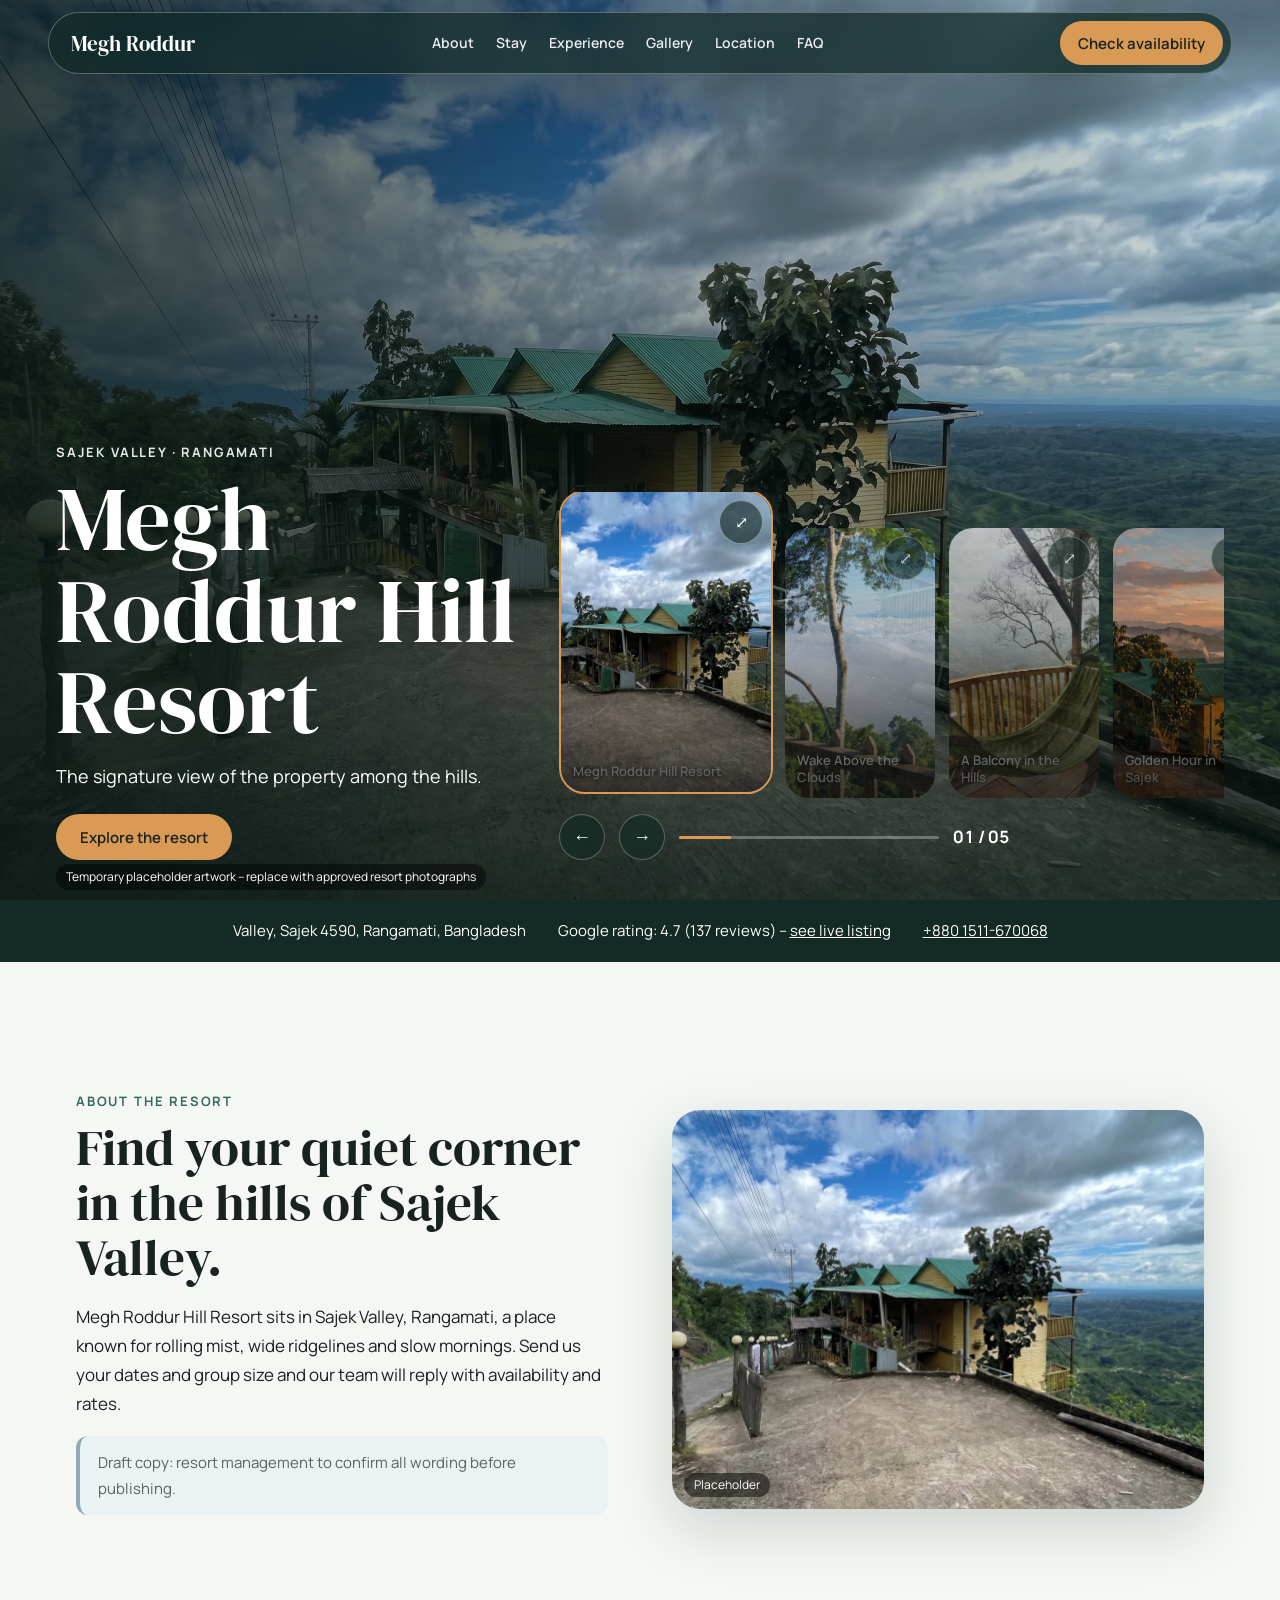
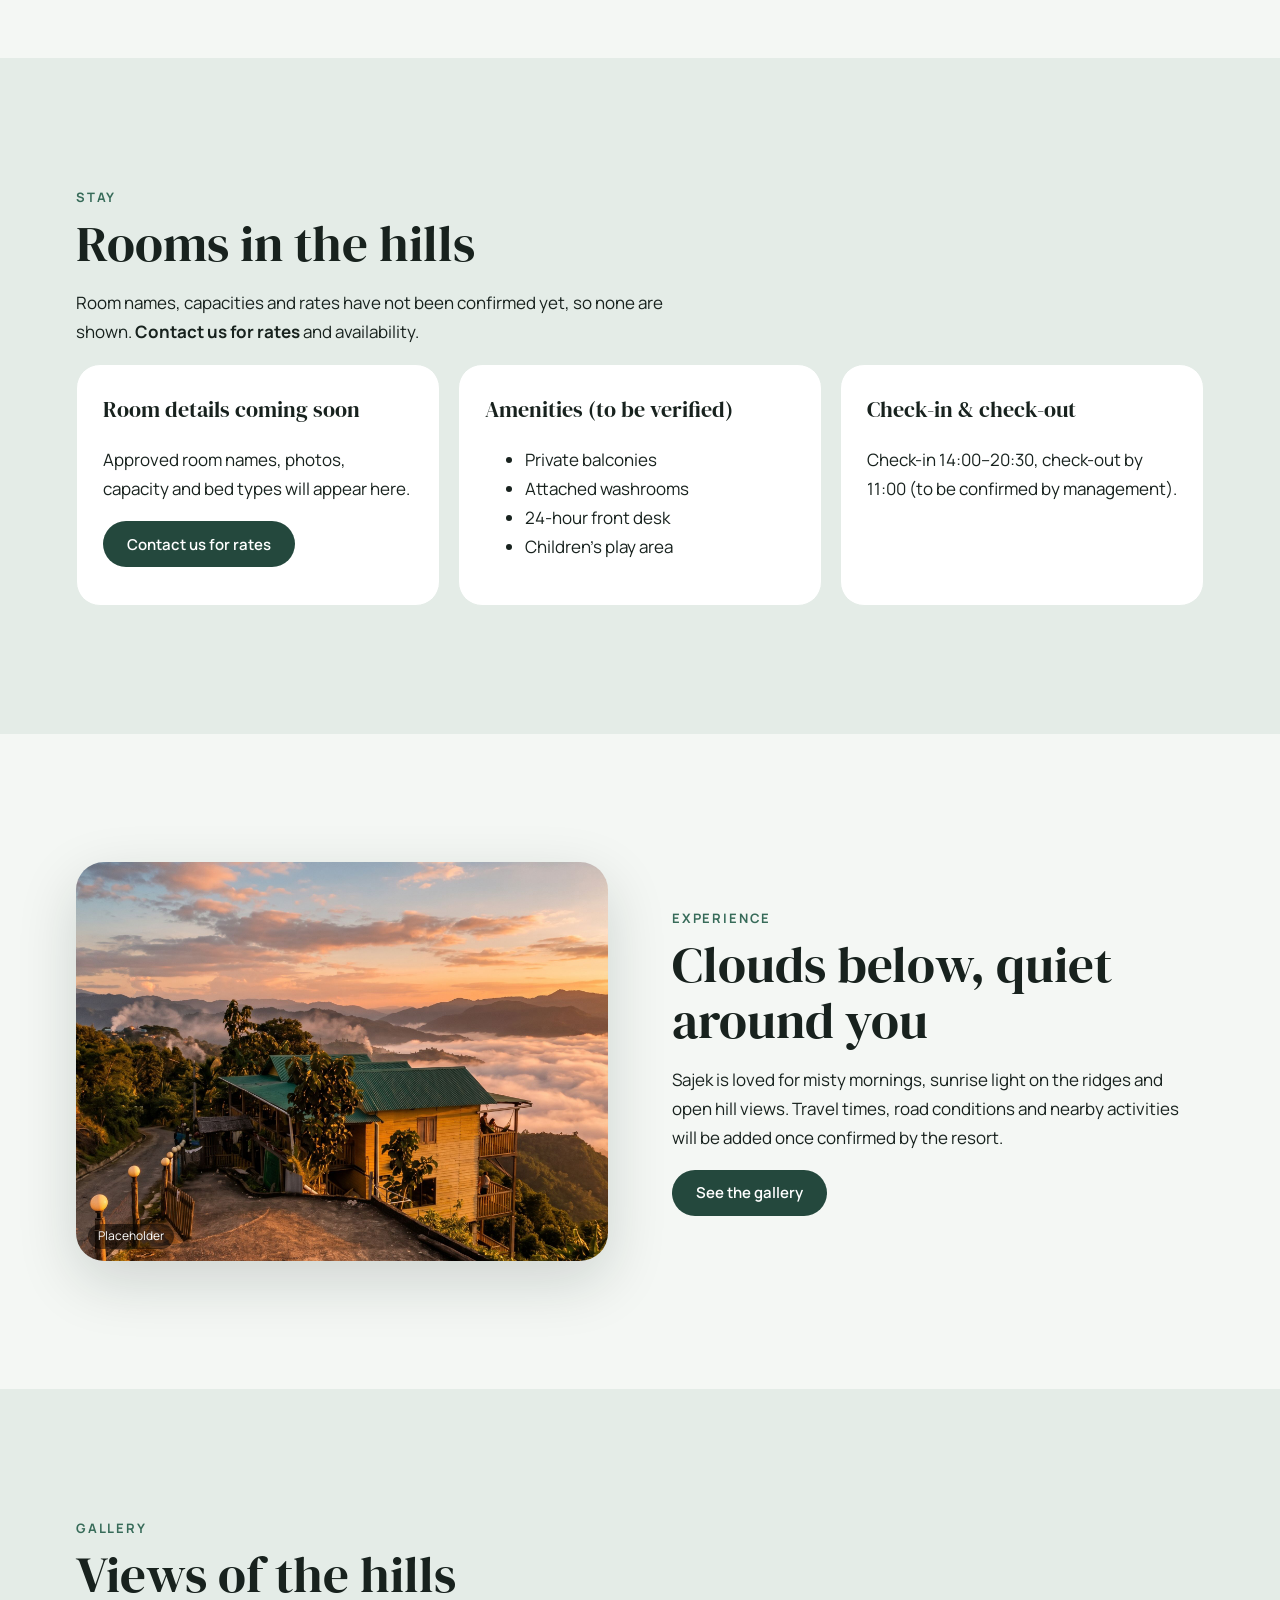
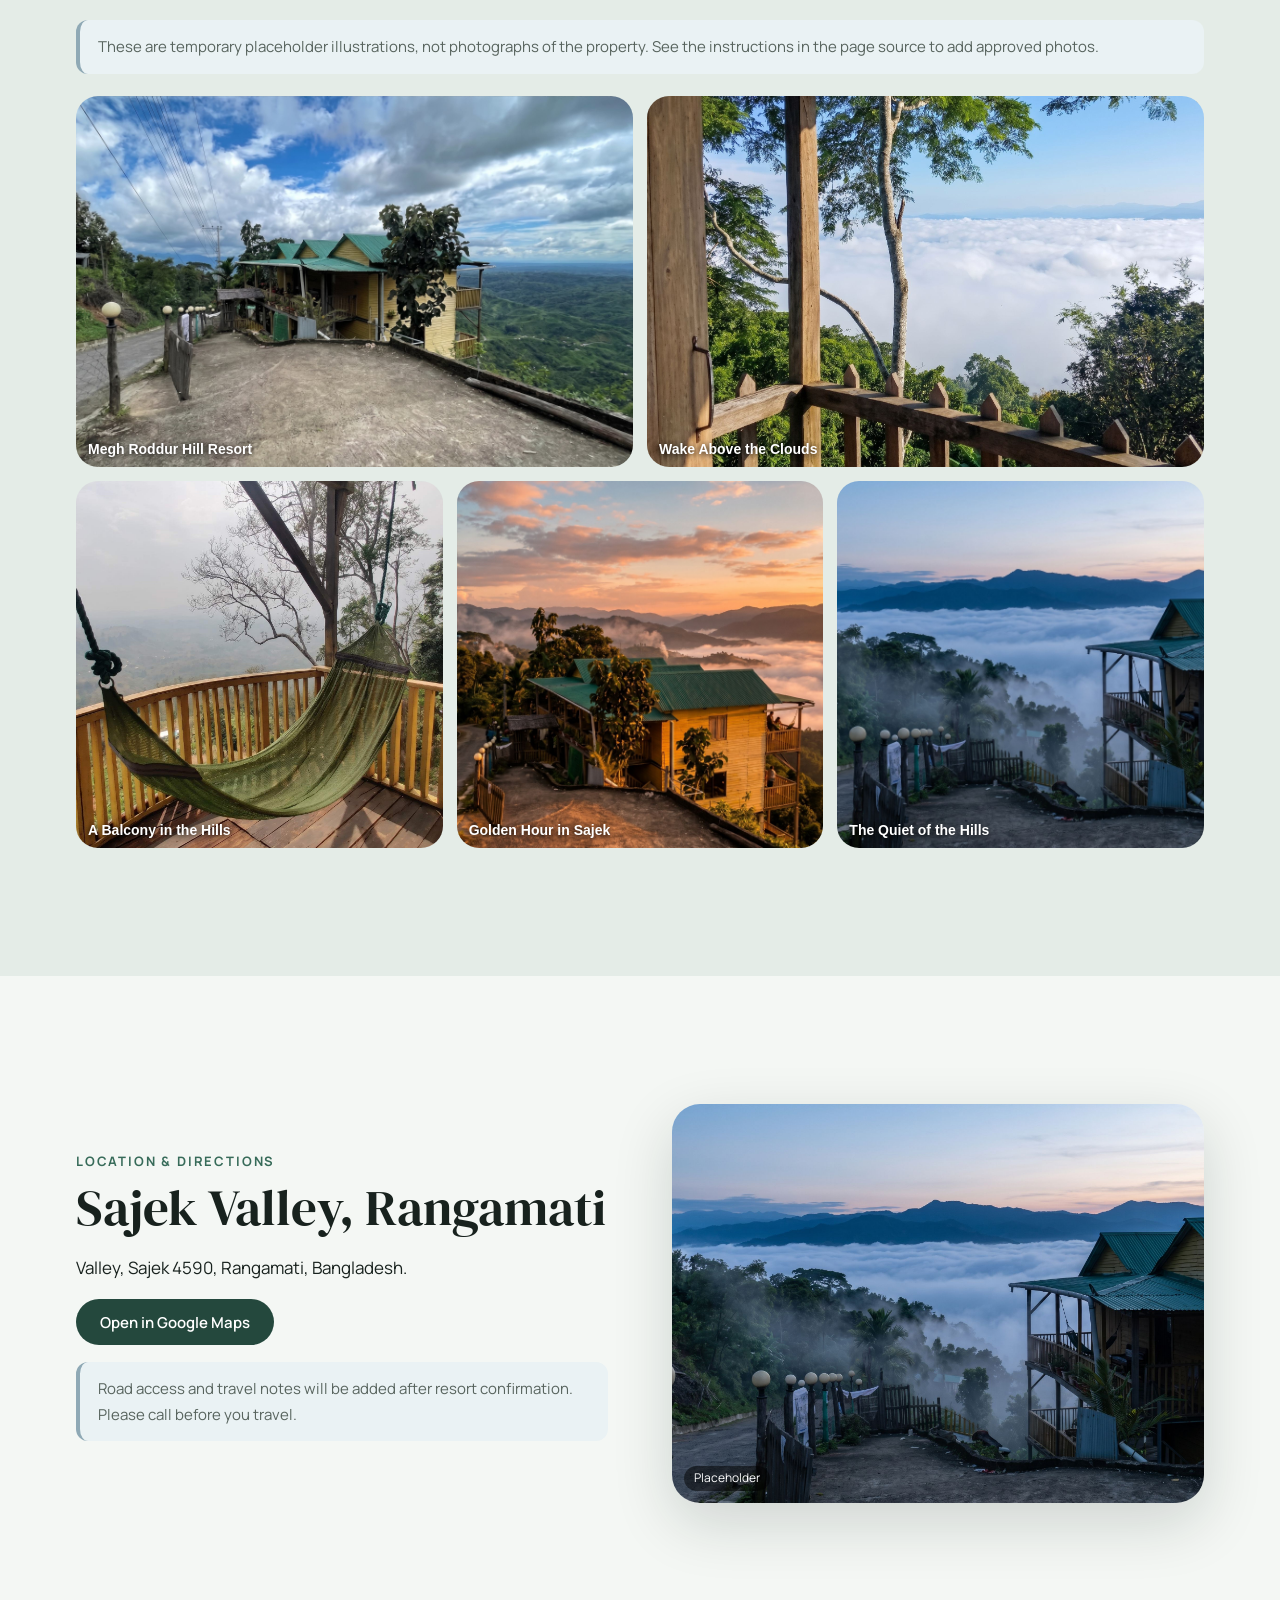
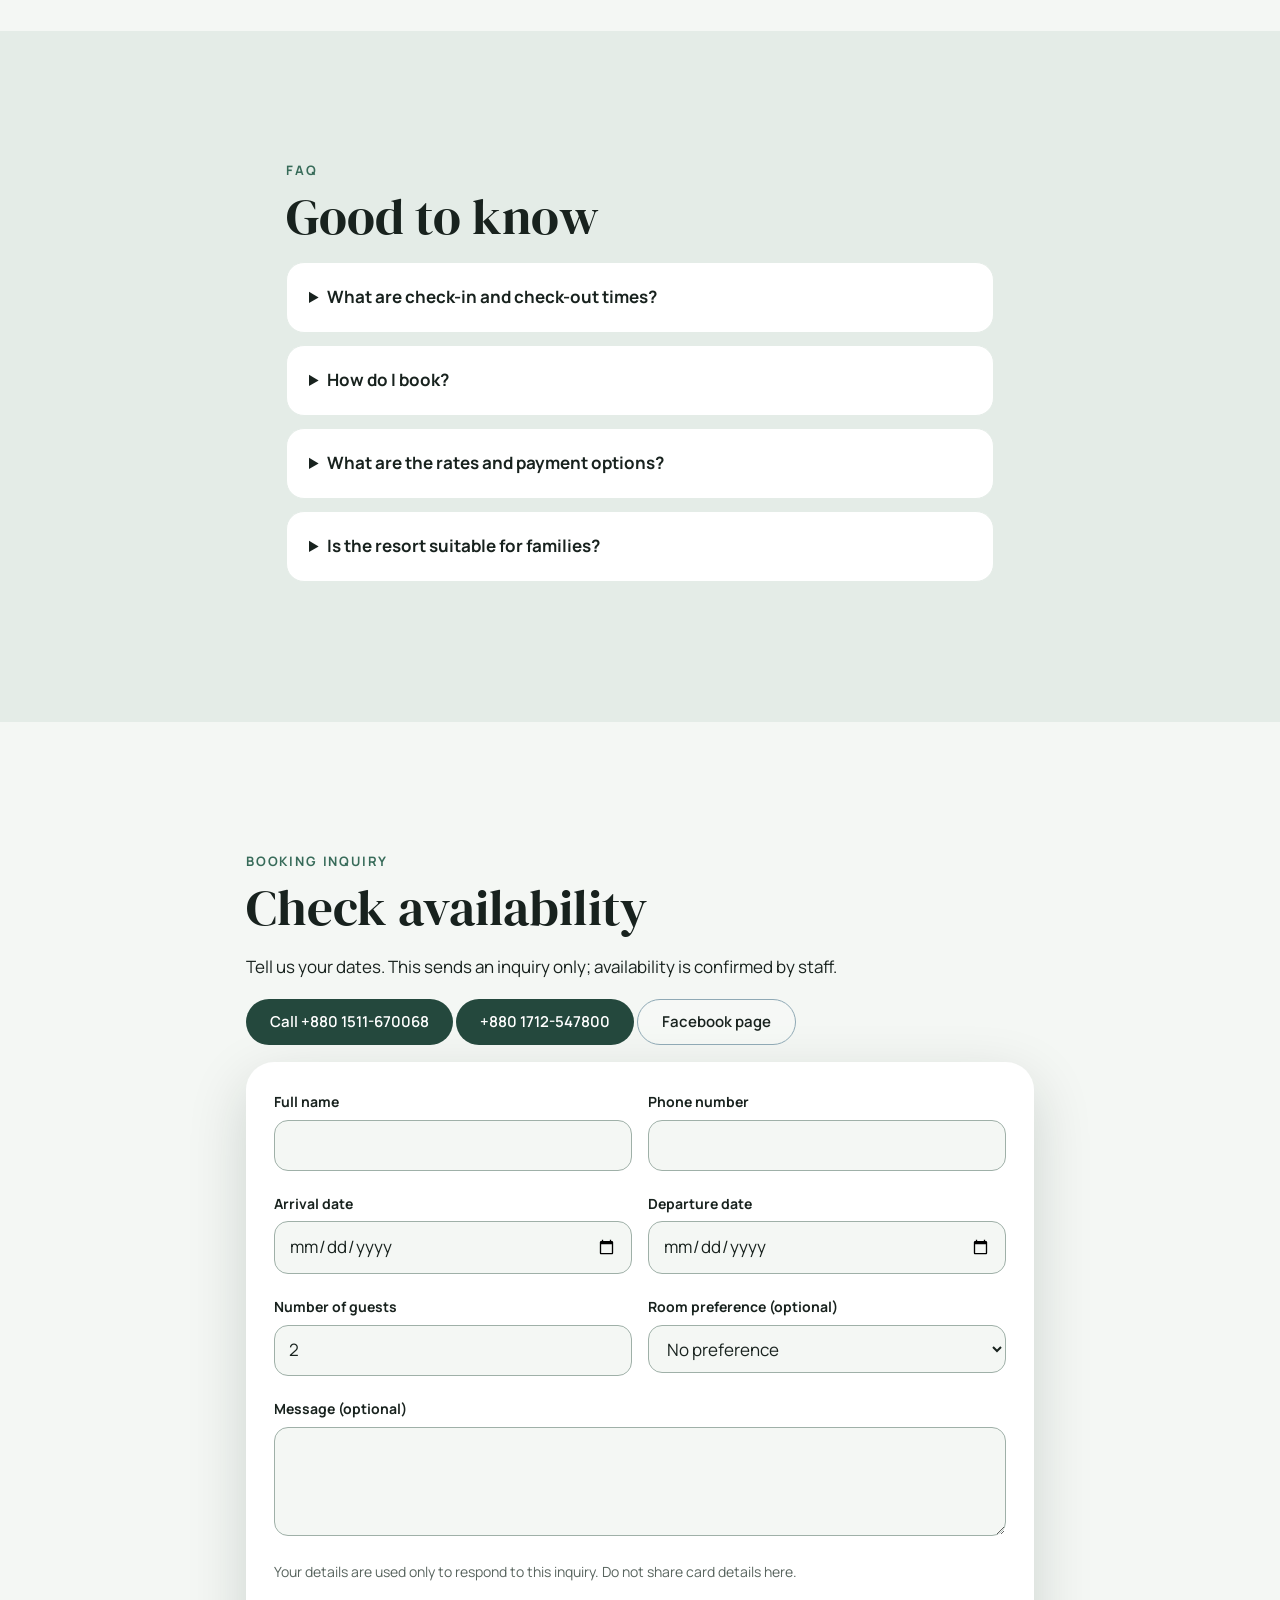
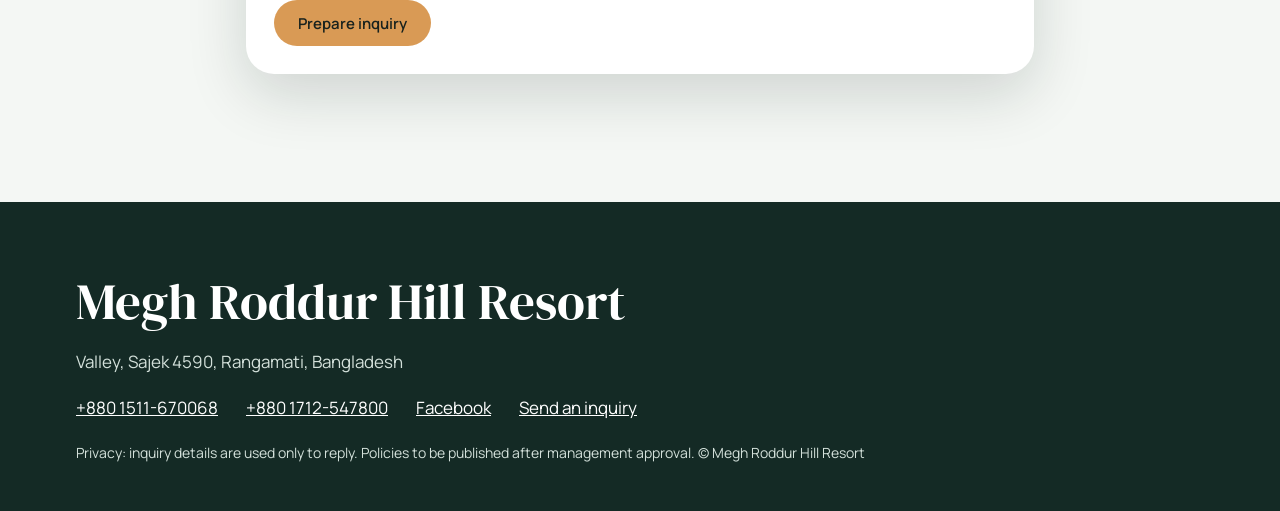
==== index.html @ 2d0c5be1 "Rename Megh Roddur Hill Resort.html to index.html" ====
<!doctype html>
<html lang="en">

<head>
  <meta charset="utf-8">
  <meta name="viewport" content="width=device-width, initial-scale=1, viewport-fit=cover">
  <title>Megh Roddur Hill Resort · Sajek Valley, Rangamati</title>
  <meta name="description"
    content="Megh Roddur Hill Resort in Sajek Valley, Rangamati, Bangladesh. Send a booking inquiry or call the resort.">
  <link rel="preconnect" href="https://fonts.googleapis.com">
  <link rel="stylesheet"
    href="https://fonts.googleapis.com/css2?family=DM+Serif+Display&family=Manrope:wght@400;600;700&display=swap">
  <style>
    :root {
      --f950: #142A25;
      --f800: #24483D;
      --f650: #376B59;
      --m100: #F4F7F4;
      --m200: #E4ECE7;
      --c500: #8FA9B5;
      --s100: #EAF2F4;
      --sun: #D99A55;
      --ink: #18221E;
      --ink2: #58645E;
      --bg: var(--m100);
      --card: #fff;
      --ease: cubic-bezier(.2, .7, .2, 1);
      --sh: 0 20px 60px rgba(13, 34, 27, .16);
      box-sizing: border-box;
      padding-top: env(safe-area-inset-top, 0px);
      padding-bottom: env(safe-area-inset-bottom, 0px)
    }

    @media (prefers-color-scheme:dark) {
      :root:not([data-theme=light]) {
        --bg: #101c18;
        --card: #17262f;
        --ink: #EAF2EE;
        --ink2: #A9B8B1;
        --m200: #2a3d36;
        --s100: #162a30
      }
    }

    * {
      box-sizing: border-box
    }

    html {
      scroll-padding-top: 80px;
      height: 100%
    }

    body {
      margin: 0;
      background: var(--bg);
      color: var(--ink);
      font: 400 17px/1.7 Manrope, system-ui, sans-serif
    }

    h1,
    h2,
    h3 {
      font-family: 'DM Serif Display', Georgia, serif;
      font-weight: 400;
      margin: 0
    }

    a {
      color: inherit
    }

    img {
      max-width: 100%
    }

    :focus-visible {
      outline: 3px solid var(--sun);
      outline-offset: 3px
    }

    .wrap {
      max-width: 1240px;
      margin: 0 auto;
      padding: 0 22px
    }

    section.s {
      padding: 64px 0
    }

    @media(min-width:768px) {
      .wrap {
        padding: 0 36px
      }

      section.s {
        padding: 96px 0
      }
    }

    @media(min-width:1100px) {
      .wrap {
        padding: 0 56px
      }

      section.s {
        padding: 128px 0
      }
    }

    .eyebrow {
      font-size: 13px;
      font-weight: 700;
      letter-spacing: .14em;
      text-transform: uppercase;
      color: var(--f650)
    }

    h2 {
      font-size: clamp(2rem, 4vw, 3.6rem);
      line-height: 1.08;
      margin: 8px 0 18px
    }

    .btn {
      display: inline-flex;
      align-items: center;
      min-height: 46px;
      padding: 0 24px;
      border-radius: 999px;
      border: 0;
      font: 600 15px Manrope, sans-serif;
      text-decoration: none;
      cursor: pointer;
      background: var(--f800);
      color: #fff;
      transition: transform .2s ease-out, box-shadow .2s
    }

    .btn:hover {
      transform: translateY(-2px);
      box-shadow: 0 10px 24px rgba(13, 34, 27, .3);
      background: var(--f650)
    }

    .btn.sun {
      background: var(--sun);
      color: #18221E
    }

    .btn.sun:hover {
      background: #e5ab6a
    }

    .btn.ghost {
      background: rgba(255, 255, 255, .16);
      color: #fff;
      border: 1px solid rgba(255, 255, 255, .4)
    }

    .glass {
      background: rgba(20, 42, 37, .72);
      border: 1px solid rgba(255, 255, 255, .28);
      -webkit-backdrop-filter: blur(16px) saturate(140%);
      backdrop-filter: blur(16px) saturate(140%);
      box-shadow: 0 16px 48px rgba(13, 34, 27, .16);
      color: #fff
    }

    /* nav */
    header {
      position: fixed;
      top: calc(12px + env(safe-area-inset-top, 0px));
      left: 12px;
      right: 12px;
      z-index: 20;
      border-radius: 999px;
      display: flex;
      align-items: center;
      justify-content: space-between;
      padding: 8px 8px 8px 22px;
      transition: background .22s, box-shadow .22s
    }

    header.solid {
      background: rgba(20, 42, 37, .92)
    }

    .logo {
      font: 400 1.3rem 'DM Serif Display', serif;
      text-decoration: none
    }

    nav {
      display: none;
      gap: 22px;
      font-size: 14px;
      font-weight: 600
    }

    nav a {
      text-decoration: none;
      opacity: .9;
      padding: 10px 0
    }

    nav a:hover,
    nav a[aria-current] {
      opacity: 1;
      border-bottom: 2px solid var(--sun)
    }

    .menu {
      min-width: 44px;
      min-height: 44px;
      border-radius: 50%;
      border: 1px solid rgba(255, 255, 255, .3);
      background: transparent;
      color: #fff;
      font-size: 20px;
      cursor: pointer
    }

    #mnav {
      display: none;
      position: fixed;
      top: calc(76px + env(safe-area-inset-top, 0px));
      left: 12px;
      right: 12px;
      z-index: 19;
      border-radius: 24px;
      padding: 12px 22px
    }

    #mnav.open {
      display: block
    }

    #mnav a {
      display: block;
      padding: 12px 0;
      text-decoration: none;
      font-weight: 600;
      border-bottom: 1px solid rgba(255, 255, 255, .15)
    }

    @media(min-width:960px) {
      nav {
        display: flex
      }

      .menu {
        display: none
      }

      #mnav {
        display: none !important
      }

      header {
        left: 48px;
        right: 48px
      }
    }

    header .btn {
      min-height: 44px;
      padding: 0 18px;
      display: none
    }

    @media(min-width:960px) {
      header .btn {
        display: inline-flex
      }
    }

    /* hero */
    #home {
      position: relative;
      min-height: 100svh;
      color: #fff;
      overflow: hidden;
      background: var(--f950);
      display: flex;
      flex-direction: column;
      justify-content: flex-end
    }

    .bg {
      position: absolute;
      inset: 0;
      background-size: cover;
      background-position: center;
      opacity: 0;
      transition: opacity .7s var(--ease)
    }

    .bg.on {
      opacity: 1
    }

    .ov {
      position: absolute;
      inset: 0;
      background: linear-gradient(90deg, rgba(10, 24, 20, .82) 0%, rgba(10, 24, 20, .45) 45%, rgba(10, 24, 20, .15) 100%), linear-gradient(0deg, rgba(10, 24, 20, .75), transparent 55%)
    }

    .hin {
      position: relative;
      display: grid;
      gap: 28px;
      padding: 110px 22px 28px;
      max-width: 1440px;
      width: 100%;
      margin: 0 auto
    }

    @media(min-width:960px) {
      .hin {
        grid-template-columns: minmax(0, 5fr) minmax(0, 7fr);
        align-items: end;
        padding: 120px 56px 40px
      }
    }

    .copy {
      transition: opacity .22s, transform .22s
    }

    .copy.out {
      opacity: 0;
      transform: translateY(-12px)
    }

    .copy>* {
      animation: rise .65s var(--ease) both
    }

    .copy>*:nth-child(2) {
      animation-delay: .08s
    }

    .copy>*:nth-child(3) {
      animation-delay: .16s
    }

    .copy>*:nth-child(4) {
      animation-delay: .24s
    }

    @keyframes rise {
      from {
        opacity: 0;
        transform: translateY(18px)
      }
    }

    .copy .eyebrow {
      color: #fff;
      opacity: .9
    }

    h1 {
      font-size: clamp(2.6rem, 7vw, 5.6rem);
      line-height: 1.02;
      margin: 10px 0 14px
    }

    .copy p {
      max-width: 44ch;
      margin: 0 0 22px;
      font-size: 18px
    }

    .rail {
      display: flex;
      gap: 14px;
      overflow-x: auto;
      scroll-snap-type: x mandatory;
      padding: 6px 2px 10px;
      scrollbar-width: none
    }

    .rail::-webkit-scrollbar {
      display: none
    }

    .card {
      position: relative;
      flex: 0 0 132px;
      height: 200px;
      border-radius: 24px;
      overflow: hidden;
      scroll-snap-align: center;
      opacity: .72;
      transition: flex-basis .5s var(--ease), opacity .4s, transform .4s
    }

    .card.on {
      flex-basis: 176px;
      opacity: 1;
      transform: translateY(-6px);
      outline: 2px solid var(--sun)
    }

    @media(min-width:960px) {
      .card {
        flex-basis: 150px;
        height: 270px
      }

      .card.on {
        flex-basis: 210px;
        height: 300px
      }

      .rail {
        align-items: flex-end
      }
    }

    .pick {
      position: absolute;
      inset: 0;
      border: 0;
      padding: 0;
      cursor: pointer;
      background-size: cover;
      background-position: center;
      color: #fff;
      text-align: left;
      font: 600 13px/1.3 Manrope, sans-serif
    }

    .pick span {
      position: absolute;
      left: 12px;
      right: 12px;
      bottom: 12px;
      text-shadow: 0 1px 6px #000
    }

    .pick::after {
      content: "";
      position: absolute;
      inset: 0;
      background: linear-gradient(0deg, rgba(0, 0, 0, .7), transparent 60%)
    }

    .pv {
      position: absolute;
      top: 8px;
      right: 8px;
      z-index: 2;
      width: 44px;
      height: 44px;
      border-radius: 50%;
      border: 1px solid rgba(255, 255, 255, .4);
      background: rgba(20, 42, 37, .6);
      color: #fff;
      cursor: pointer;
      font-size: 16px
    }

    .ctl {
      display: flex;
      align-items: center;
      gap: 14px;
      margin-top: 6px
    }

    .ctl button {
      width: 46px;
      height: 46px;
      border-radius: 50%;
      cursor: pointer;
      font-size: 18px
    }

    .prog {
      flex: 1;
      max-width: 260px;
      height: 3px;
      background: rgba(255, 255, 255, .3);
      border-radius: 3px;
      overflow: hidden
    }

    .prog i {
      display: block;
      height: 100%;
      background: var(--sun);
      transform-origin: left;
      transition: transform .3s var(--ease)
    }

    .cnt {
      font-weight: 700;
      font-variant-numeric: tabular-nums
    }

    .ph {
      position: absolute;
      left: 22px;
      top: 84px;
      z-index: 1;
      font-size: 12px;
      background: rgba(0, 0, 0, .45);
      padding: 3px 10px;
      border-radius: 99px
    }

    @media(min-width:960px) {
      .ph {
        left: 56px;
        top: auto;
        bottom: 10px
      }
    }

    /* trust */
    .trust {
      background: var(--f950);
      color: #fff;
      padding: 18px 0;
      font-size: 15px
    }

    .trust .wrap {
      display: flex;
      flex-wrap: wrap;
      gap: 8px 32px;
      justify-content: center
    }

    /* sections */
    .two {
      display: grid;
      gap: 36px
    }

    @media(min-width:900px) {
      .two {
        grid-template-columns: 1fr 1fr;
        align-items: center;
        gap: 64px
      }
    }

    .pic {
      border-radius: 28px;
      aspect-ratio: 4/3;
      background-size: cover;
      background-position: center;
      box-shadow: var(--sh);
      position: relative;
      overflow: hidden
    }

    .pic small {
      position: absolute;
      left: 12px;
      bottom: 12px;
      background: rgba(0, 0, 0, .5);
      color: #fff;
      padding: 2px 10px;
      border-radius: 99px;
      font-size: 12px
    }

    .note {
      background: var(--s100);
      border-left: 4px solid var(--c500);
      border-radius: 12px;
      padding: 14px 18px;
      font-size: 15px;
      color: var(--ink2)
    }

    .grid {
      display: grid;
      gap: 18px;
      grid-template-columns: repeat(auto-fit, minmax(230px, 1fr))
    }

    .box {
      background: var(--card);
      border: 1px solid var(--m200);
      border-radius: 24px;
      padding: 26px
    }

    .box h3 {
      font-size: 1.4rem;
      margin-bottom: 6px
    }

    .alt {
      background: var(--m200)
    }

    .gal {
      display: grid;
      gap: 14px;
      grid-template-columns: repeat(2, 1fr)
    }

    @media(min-width:800px) {
      .gal {
        grid-template-columns: repeat(6, 1fr)
      }

      .gal button:nth-child(1) {
        grid-column: span 3;
        aspect-ratio: 3/2
      }

      .gal button:nth-child(2) {
        grid-column: span 3;
        aspect-ratio: 3/2
      }

      .gal button:nth-child(n+3) {
        grid-column: span 2
      }
    }

    .gal button {
      border: 0;
      padding: 0;
      border-radius: 22px;
      aspect-ratio: 1;
      background-size: cover;
      background-position: center;
      cursor: pointer;
      overflow: hidden;
      position: relative;
      transition: transform .5s var(--ease)
    }

    .gal button:hover {
      transform: scale(1.025)
    }

    .gal span {
      position: absolute;
      left: 12px;
      bottom: 10px;
      color: #fff;
      font-weight: 600;
      font-size: 14px;
      text-shadow: 0 1px 6px #000
    }

    details {
      background: var(--card);
      border: 1px solid var(--m200);
      border-radius: 18px;
      padding: 4px 22px;
      margin-bottom: 12px
    }

    summary {
      cursor: pointer;
      padding: 16px 0;
      font-weight: 700;
      min-height: 44px
    }

    details p {
      margin: 0 0 16px;
      color: var(--ink2)
    }

    form {
      display: grid;
      gap: 16px;
      background: var(--card);
      border-radius: 28px;
      padding: 28px;
      box-shadow: var(--sh)
    }

    @media(min-width:700px) {
      form {
        grid-template-columns: 1fr 1fr
      }

      .full {
        grid-column: 1/-1
      }
    }

    label {
      display: block;
      font-weight: 700;
      font-size: 14px;
      margin-bottom: 6px
    }

    input,
    select,
    textarea {
      width: 100%;
      min-height: 48px;
      border: 1.5px solid #9fb0a8;
      border-radius: 14px;
      padding: 10px 14px;
      font: inherit;
      background: var(--bg);
      color: var(--ink)
    }

    .err {
      color: #b3261e;
      font-size: 14px;
      min-height: 1px;
      margin-top: 4px
    }

    @media(prefers-color-scheme:dark) {
      .err {
        color: #ff9a90
      }
    }

    input[aria-invalid=true],
    select[aria-invalid=true] {
      border-color: #b3261e
    }

    .ok {
      display: none;
      background: var(--s100);
      border-radius: 20px;
      padding: 24px
    }

    .ok.show {
      display: block
    }

    footer {
      background: var(--f950);
      color: #d3e0da;
      padding: 64px 0 32px
    }

    footer a {
      color: #fff
    }

    footer h2 {
      color: #fff
    }

    .fl {
      display: flex;
      flex-wrap: wrap;
      gap: 12px 28px;
      margin: 18px 0
    }

    /* lightbox */
    #lb {
      position: fixed;
      inset: 0;
      z-index: 50;
      background: rgba(8, 18, 15, .94);
      display: none;
      align-items: center;
      justify-content: center;
      flex-direction: column;
      gap: 14px;
      padding: 20px
    }

    #lb.open {
      display: flex;
      animation: fd .3s var(--ease)
    }

    @keyframes fd {
      from {
        opacity: 0;
        transform: scale(.98)
      }
    }

    #lbi {
      width: min(1100px, 94vw);
      height: min(70vh, 720px);
      background-size: cover;
      background-position: center;
      border-radius: 22px
    }

    #lb p {
      color: #fff;
      margin: 0;
      text-align: center
    }

    #lb .row {
      display: flex;
      gap: 12px
    }

    #lb button {
      min-width: 48px;
      min-height: 48px;
      border-radius: 99px;
      border: 1px solid rgba(255, 255, 255, .4);
      background: rgba(255, 255, 255, .12);
      color: #fff;
      cursor: pointer;
      font: 600 15px Manrope
    }

    .rv {
      opacity: 0;
      transform: translateY(20px);
      transition: opacity .6s var(--ease), transform .6s var(--ease)
    }

    .rv.in {
      opacity: 1;
      transform: none
    }

    @media(prefers-reduced-motion:reduce) {

      *,
      *::before,
      *::after {
        animation: none !important;
        transition: none !important
      }

      .rv {
        opacity: 1;
        transform: none
      }
    }

    .skip {
      position: absolute;
      left: -999px
    }

    .skip:focus {
      left: 12px;
      top: 12px;
      z-index: 99;
      background: #fff;
      color: #000;
      padding: 10px
    }
  </style>
</head>

<body>
  <a class="skip" href="#main">Skip to content</a>
  <header class="glass" id="hd">
    <a class="logo" href="#home">Megh Roddur</a>
    <nav aria-label="Main"><a href="#about">About</a><a href="#stay">Stay</a><a href="#experience">Experience</a><a
        href="#gallery">Gallery</a><a href="#location">Location</a><a href="#faq">FAQ</a></nav>
    <span style="display:flex;gap:8px;align-items:center"><a class="btn sun" href="#contact">Check
        availability</a><button class="menu" id="mb" aria-expanded="false" aria-controls="mnav"
        aria-label="Open menu">☰</button></span>
  </header>
  <div id="mnav" class="glass" role="navigation" aria-label="Mobile"><a href="#about">About</a><a
      href="#stay">Stay</a><a href="#experience">Experience</a><a href="#gallery">Gallery</a><a
      href="#location">Location</a><a href="#faq">FAQ</a><a href="#contact">Check availability</a></div>

  <main id="main">
    <section id="home" aria-roledescription="carousel" aria-label="Resort highlights">
      <div class="bg on" id="b0"></div>
      <div class="bg" id="b1"></div>
      <div class="ov"></div>
      <div class="ph" id="phl">Temporary placeholder artwork – replace with approved resort photographs</div>
      <div class="hin">
        <div class="copy" id="copy" aria-live="polite">
          <div class="eyebrow" id="eb"></div>
          <h1 id="hl"></h1>
          <p id="ds"></p><a class="btn sun" id="cta" href="#about"></a>
        </div>
        <div>
          <div class="rail" id="rail" role="group" aria-label="Slides"></div>
          <div class="ctl">
            <button class="glass" id="pv" aria-label="Previous slide">←</button>
            <button class="glass" id="nx" aria-label="Next slide">→</button>
            <div class="prog" aria-hidden="true"><i id="pg"></i></div>
            <span class="cnt" id="ct"></span>
          </div>
        </div>
      </div>
    </section>

    <div class="trust">
      <div class="wrap"><span>Valley, Sajek 4590, Rangamati, Bangladesh</span><span>Google rating: 4.7 (137 reviews) –
          <a href="https://www.google.com/maps/search/Megh+Roddur+Hill+Resort+Sajek" target="_blank" rel="noopener">see
            live listing</a></span><a href="tel:+8801511670068">+880 1511-670068</a></div>
    </div>

    <section class="s" id="about">
      <div class="wrap two">
        <div class="rv">
          <div class="eyebrow">About the resort</div>
          <h2>Find your quiet corner in the hills of Sajek Valley.</h2>
          <p>Megh Roddur Hill Resort sits in Sajek Valley, Rangamati, a place known for rolling mist, wide ridgelines
            and slow mornings. Send us your dates and group size and our team will reply with availability and rates.
          </p>
          <p class="note">Draft copy: resort management to confirm all wording before publishing.</p>
        </div>
        <div class="pic rv" data-i="0" role="img" aria-label="Placeholder view of hills at Sajek">
          <small>Placeholder</small></div>
      </div>
    </section>

    <section class="s alt" id="stay">
      <div class="wrap">
        <div class="eyebrow">Stay</div>
        <h2>Rooms in the hills</h2>
        <p style="max-width:60ch">Room names, capacities and rates have not been confirmed yet, so none are shown.
          <strong>Contact us for rates</strong> and availability.</p>
        <div class="grid rv">
          <div class="box">
            <h3>Room details coming soon</h3>
            <p>Approved room names, photos, capacity and bed types will appear here.</p><a class="btn"
              href="#contact">Contact us for rates</a>
          </div>
          <div class="box">
            <h3>Amenities (to be verified)</h3>
            <ul>
              <li>Private balconies</li>
              <li>Attached washrooms</li>
              <li>24-hour front desk</li>
              <li>Children’s play area</li>
            </ul>
          </div>
          <div class="box">
            <h3>Check-in &amp; check-out</h3>
            <p>Check-in 14:00–20:30, check-out by 11:00 (to be confirmed by management).</p>
          </div>
        </div>
      </div>
    </section>

    <section class="s" id="experience">
      <div class="wrap two">
        <div class="pic rv" data-i="3" role="img" aria-label="Placeholder golden hour over a ridgeline">
          <small>Placeholder</small></div>
        <div class="rv">
          <div class="eyebrow">Experience</div>
          <h2>Clouds below, quiet around you</h2>
          <p>Sajek is loved for misty mornings, sunrise light on the ridges and open hill views. Travel times, road
            conditions and nearby activities will be added once confirmed by the resort.</p>
          <a class="btn" href="#gallery">See the gallery</a>
        </div>
      </div>
    </section>

    <section class="s alt" id="gallery">
      <div class="wrap">
        <div class="eyebrow">Gallery</div>
        <h2>Views of the hills</h2>
        <p class="note" style="margin-bottom:22px">These are temporary placeholder illustrations, not photographs of the
          property. See the instructions in the page source to add approved photos.</p>
        <div class="gal" id="gal"></div>
      </div>
    </section>

    <section class="s" id="location">
      <div class="wrap two">
        <div class="rv">
          <div class="eyebrow">Location &amp; directions</div>
          <h2>Sajek Valley, Rangamati</h2>
          <p>Valley, Sajek 4590, Rangamati, Bangladesh.</p>
          <p><a class="btn" href="https://www.google.com/maps/search/Megh+Roddur+Hill+Resort+Sajek" target="_blank"
              rel="noopener">Open in Google Maps</a></p>
          <p class="note">Road access and travel notes will be added after resort confirmation. Please call before you
            travel.</p>
        </div>
        <div class="pic rv" data-i="4" role="img" aria-label="Placeholder wide hill landscape">
          <small>Placeholder</small></div>
      </div>
    </section>

    <section class="s alt" id="faq">
      <div class="wrap" style="max-width:820px">
        <div class="eyebrow">FAQ</div>
        <h2>Good to know</h2>
        <details>
          <summary>What are check-in and check-out times?</summary>
          <p>Supplied details: check-in 14:00–20:30 and check-out by 11:00. Please confirm with the resort when you
            inquire.</p>
        </details>
        <details>
          <summary>How do I book?</summary>
          <p>Send an inquiry below or call. An inquiry is not a confirmed reservation until resort staff confirm
            availability.</p>
        </details>
        <details>
          <summary>What are the rates and payment options?</summary>
          <p>Contact us for rates. Payment and cancellation policies will be published once approved.</p>
        </details>
        <details>
          <summary>Is the resort suitable for families?</summary>
          <p>The resort lists a children’s play area (to be verified). Ask the team about family needs.</p>
        </details>
      </div>
    </section>

    <section class="s" id="contact">
      <div class="wrap" style="max-width:900px">
        <div class="eyebrow">Booking inquiry</div>
        <h2>Check availability</h2>
        <p>Tell us your dates. This sends an inquiry only; availability is confirmed by staff.</p>
        <p><a class="btn" href="tel:+8801511670068">Call +880 1511-670068</a> <a class="btn"
            href="tel:+8801712547800">+880 1712-547800</a> <a class="btn ghost"
            style="color:var(--ink);border-color:var(--c500)" href="https://www.facebook.com/meghroddurresort/"
            target="_blank" rel="noopener">Facebook page</a></p>
        <form id="f" novalidate>
          <div><label for="n">Full name</label><input id="n" autocomplete="name" required>
            <div class="err" id="en"></div>
          </div>
          <div><label for="p">Phone number</label><input id="p" type="tel" autocomplete="tel" required>
            <div class="err" id="ep"></div>
          </div>
          <div><label for="a">Arrival date</label><input id="a" type="date" required>
            <div class="err" id="ea"></div>
          </div>
          <div><label for="d">Departure date</label><input id="d" type="date" required>
            <div class="err" id="ed"></div>
          </div>
          <div><label for="g">Number of guests</label><input id="g" type="number" min="1" value="2" required>
            <div class="err" id="eg"></div>
          </div>
          <div><label for="r">Room preference (optional)</label><select id="r">
              <option>No preference</option>
            </select></div>
          <div class="full"><label for="m">Message (optional)</label><textarea id="m" rows="3"></textarea></div>
          <p class="full" style="margin:0;font-size:14px;color:var(--ink2)">Your details are used only to respond to
            this inquiry. Do not share card details here.</p>
          <div class="full"><button class="btn sun" type="submit">Prepare inquiry</button></div>
        </form>
        <div class="ok" id="ok" role="status" tabindex="-1">
          <h3>Inquiry ready</h3>
          <p>This page has no server yet, so please send it by WhatsApp or call. Availability is confirmed only by
            resort staff.</p><a class="btn" id="wa" target="_blank" rel="noopener" href="#">Send via WhatsApp</a> <a
            class="btn ghost" style="color:var(--ink);border-color:var(--c500)" href="tel:+8801511670068">Call
            instead</a>
        </div>
      </div>
    </section>
  </main>

  <footer>
    <div class="wrap">
      <h2>Megh Roddur Hill Resort</h2>
      <p>Valley, Sajek 4590, Rangamati, Bangladesh</p>
      <div class="fl"><a href="tel:+8801511670068">+880 1511-670068</a><a href="tel:+8801712547800">+880
          1712-547800</a><a href="https://www.facebook.com/meghroddurresort/" target="_blank"
          rel="noopener">Facebook</a><a href="#contact">Send an inquiry</a></div>
      <p style="font-size:14px">Privacy: inquiry details are used only to reply. Policies to be published after
        management approval. © Megh Roddur Hill Resort</p>
    </div>
  </footer>

  <div id="lb" role="dialog" aria-modal="true" aria-label="Image viewer">
    <div id="lbi" role="img"></div>
    <p id="lbc"></p>
    <div class="row"><button id="lp" aria-label="Previous image">←</button><button id="lx">Close</button><button id="ln"
        aria-label="Next image">→</button></div>
  </div>

  <script>
    /* TO ADD REAL PHOTOS: put an approved image URL or data: URI in each `img` below (hosted pages cannot load other sites’ images, so embed them as data: URIs or re-host them). */
    const S = [
      { t: "Megh Roddur Hill Resort", e: "Sajek Valley · Rangamati", d: "The signature view of the property among the hills.", c: "Explore the resort", h: "#about", img: "images/mainlook.jpg", p: ["#2b5a73", "#e9c892", "#1d4a3b", "#2c6a54", "#13362c"] },
      { t: "Wake Above the Clouds", e: "Sajek landscape", d: "Mist rolling through the Sajek hills at first light.", c: "Discover Sajek", h: "#experience", img: "images/cloude.jpg", p: ["#6f95a8", "#dfe9ec", "#33695a", "#4a8570", "#1e4a3d"] },
      { t: "A Balcony in the Hills", e: "The stay", d: "Wake to open hill views from a private balcony (to be verified).", c: "Explore the stay", h: "#stay", img: "images/balcony.jpg", p: ["#4c7d92", "#cfe0df", "#2a5c4c", "#3d7660", "#183f33"] },
      { t: "Golden Hour in Sajek", e: "Sunrise & sunset", d: "Warm light settling over the ridgeline.", c: "Plan your visit", h: "#location", img: "images/goldenday.jpg", p: ["#a45d3c", "#f3b565", "#3a5a45", "#2f5946", "#16352b"] },
      { t: "The Quiet of the Hills", e: "Around the resort", d: "A wide, calm landscape to slow down in.", c: "Get in touch", h: "#contact", img: "images/quiethill.jpg", p: ["#3a647a", "#b6cdd2", "#27564a", "#366d59", "#143329"] }];
    function art(i) { const q = S[i].p; const svg = `<svg xmlns="http://www.w3.org/2000/svg" viewBox="0 0 1600 900" preserveAspectRatio="xMidYMid slice"><defs><linearGradient id="g" x1="0" y1="0" x2="0" y2="1"><stop offset="0" stop-color="${q[0]}"/><stop offset="1" stop-color="${q[1]}"/></linearGradient></defs><rect width="1600" height="900" fill="url(#g)"/><circle cx="${1000 + i * 90}" cy="${300 - i * 8}" r="70" fill="#fff" opacity=".55"/><path d="M0 520Q250 380 520 470T1040 440T1600 500V900H0Z" fill="${q[2]}"/><ellipse cx="500" cy="540" rx="620" ry="48" fill="#fff" opacity=".35"/><path d="M0 640Q300 520 640 610T1240 580T1600 640V900H0Z" fill="${q[3]}"/><ellipse cx="1100" cy="650" rx="640" ry="44" fill="#fff" opacity=".3"/><path d="M0 760Q400 690 800 750T1600 730V900H0Z" fill="${q[4]}"/></svg>`; return "url(\"data:image/svg+xml;utf8," + encodeURIComponent(svg) + "\")" }
    const bgOf = i => S[i].img ? `url("${S[i].img}")` : art(i);
    const $ = id => document.getElementById(id), n = S.length; let cur = 0, front = 0, lbi = 0;
    const rm = matchMedia("(prefers-reduced-motion:reduce)").matches;
    $("rail").innerHTML = S.map((s, i) => `<div class="card"><button class="pick" style="background-image:${bgOf(i).replace(/"/g, "&quot;")}" aria-label="Show slide ${i + 1}: ${s.t}"><span>${s.t}</span></button><button class="pv" aria-label="Preview image: ${s.t}">⤢</button></div>`).join("");
    $("gal").innerHTML = S.map((s, i) => `<button style="background-image:${bgOf(i).replace(/"/g, "&quot;")}" aria-label="Open image: ${s.t}"><span>${s.t}</span></button>`).join("");
    document.querySelectorAll(".pic").forEach(el => el.style.backgroundImage = bgOf(+el.dataset.i));
    const cards = [...document.querySelectorAll(".card")];
    cards.forEach((c, i) => { c.querySelector(".pick").onclick = () => go(i); c.querySelector(".pv").onclick = () => openLb(i) });
    [...$("gal").children].forEach((b, i) => b.onclick = () => openLb(i));
    function go(i, first) {
      i = (i + n) % n; const apply = () => {
        const s = S[i]; cur = i; const nb = $("b" + (1 - front)), ob = $("b" + front); nb.style.backgroundImage = bgOf(i); nb.classList.add("on"); ob.classList.remove("on"); front = 1 - front;
        $("eb").textContent = s.e; $("hl").textContent = s.t; $("ds").textContent = s.d; $("cta").textContent = s.c; $("cta").href = s.h;
        $("ct").textContent = String(i + 1).padStart(2, "0") + " / " + String(n).padStart(2, "0"); $("pg").style.transform = `scaleX(${(i + 1) / n})`;
        cards.forEach((c, k) => { c.classList.toggle("on", k === i); c.querySelector(".pick").setAttribute("aria-current", k === i) });
        const r = $("rail"), c = cards[i]; r.scrollTo({ left: c.offsetLeft - r.offsetLeft - (r.clientWidth - c.offsetWidth) / 2, behavior: rm ? "auto" : "smooth" });
        const nx = new Image(); nx.src = S[(i + 1) % n].img || ""; const cp = $("copy"); cp.classList.remove("out"); cp.querySelectorAll(":scope>*").forEach(e => { e.style.animation = "none"; e.offsetHeight; e.style.animation = "" })
      };
      if (first || rm) { apply(); return } $("copy").classList.add("out"); setTimeout(apply, 220)
    }
    $("pv").onclick = () => go(cur - 1); $("nx").onclick = () => go(cur + 1); go(0, true);
    const h = $("home"); let sx = 0, sy = 0; h.addEventListener("touchstart", e => { sx = e.touches[0].clientX; sy = e.touches[0].clientY }, { passive: true });
    h.addEventListener("touchend", e => { const dx = e.changedTouches[0].clientX - sx, dy = e.changedTouches[0].clientY - sy; if (Math.abs(dx) > 60 && Math.abs(dx) > Math.abs(dy) * 1.5) go(cur + (dx < 0 ? 1 : -1)) }, { passive: true });
    /* lightbox */
    function openLb(i) { lbi = (i + n) % n; $("lbi").style.backgroundImage = bgOf(lbi); $("lbi").setAttribute("aria-label", S[lbi].t + (S[lbi].img ? "" : " (placeholder)")); $("lbc").textContent = S[lbi].t + " – " + (lbi + 1) + " of " + n + (S[lbi].img ? "" : " · temporary placeholder"); $("lb").classList.add("open"); $("lx").focus() }
    const close = () => $("lb").classList.remove("open");
    $("lx").onclick = close; $("lp").onclick = () => openLb(lbi - 1); $("ln").onclick = () => openLb(lbi + 1); $("lb").onclick = e => { if (e.target.id === "lb") close() };
    document.addEventListener("keydown", e => {
      const t = e.target.tagName; if (e.key === "Escape") { close(); $("mnav").classList.remove("open") }
      if (/INPUT|TEXTAREA|SELECT/.test(t)) return; const k = e.key === "ArrowRight" ? 1 : e.key === "ArrowLeft" ? -1 : 0; if (!k) return; $("lb").classList.contains("open") ? openLb(lbi + k) : go(cur + k)
    });
    /* nav */
    const hd = $("hd"); addEventListener("scroll", () => hd.classList.toggle("solid", scrollY > 40), { passive: true });
    $("mb").onclick = () => { const o = $("mnav").classList.toggle("open"); $("mb").setAttribute("aria-expanded", o) };
    $("mnav").onclick = e => { if (e.target.tagName === "A") $("mnav").classList.remove("open") };
    const links = [...document.querySelectorAll("nav a")];
    const so = new IntersectionObserver(es => es.forEach(e => { if (e.isIntersecting) links.forEach(a => a.toggleAttribute("aria-current", a.getAttribute("href") === "#" + e.target.id)) }), { rootMargin: "-45% 0px -50% 0px" });
    document.querySelectorAll("section[id]").forEach(s => so.observe(s));
    const ro = new IntersectionObserver(es => es.forEach(e => { if (e.isIntersecting) { e.target.classList.add("in"); ro.unobserve(e.target) } }), { threshold: .12 });
    document.querySelectorAll(".rv").forEach(e => ro.observe(e));
    /* form */
    const today = new Date().toISOString().slice(0, 10); $("a").min = today; $("d").min = today;
    function fail(id, eid, msg) { $(id).setAttribute("aria-invalid", "true"); $(id).setAttribute("aria-describedby", eid); $(eid).textContent = msg; return 1 }
    $("f").onsubmit = e => {
      e.preventDefault(); let bad = 0, first = null;
      ["n", "p", "a", "d", "g"].forEach(k => { $(k).removeAttribute("aria-invalid"); $("e" + k).textContent = "" });
      const v = k => $(k).value.trim();
      if (!v("n")) bad += fail("n", "en", "Please enter your full name.");
      if (!/^[+()\d\s-]{7,20}$/.test(v("p"))) bad += fail("p", "ep", "Please enter a valid phone number.");
      if (!v("a")) bad += fail("a", "ea", "Please choose an arrival date.");
      if (!v("d")) bad += fail("d", "ed", "Please choose a departure date."); else if (v("a") && v("d") <= v("a")) bad += fail("d", "ed", "Departure must be after arrival.");
      if (!(+v("g") >= 1)) bad += fail("g", "eg", "Guests must be at least 1.");
      if (bad) { document.querySelector("[aria-invalid=true]").focus(); return }
      const msg = `Booking inquiry – Megh Roddur Hill Resort\nName: ${v("n")}\nPhone: ${v("p")}\nArrival: ${v("a")}\nDeparture: ${v("d")}\nGuests: ${v("g")}\nRoom: ${$("r").value}\nMessage: ${v("m") || "-"}`;
      $("wa").href = "https://wa.me/8801511670068?text=" + encodeURIComponent(msg); $("ok").classList.add("show"); $("ok").focus()
    };
  </script>
</body>

</html>
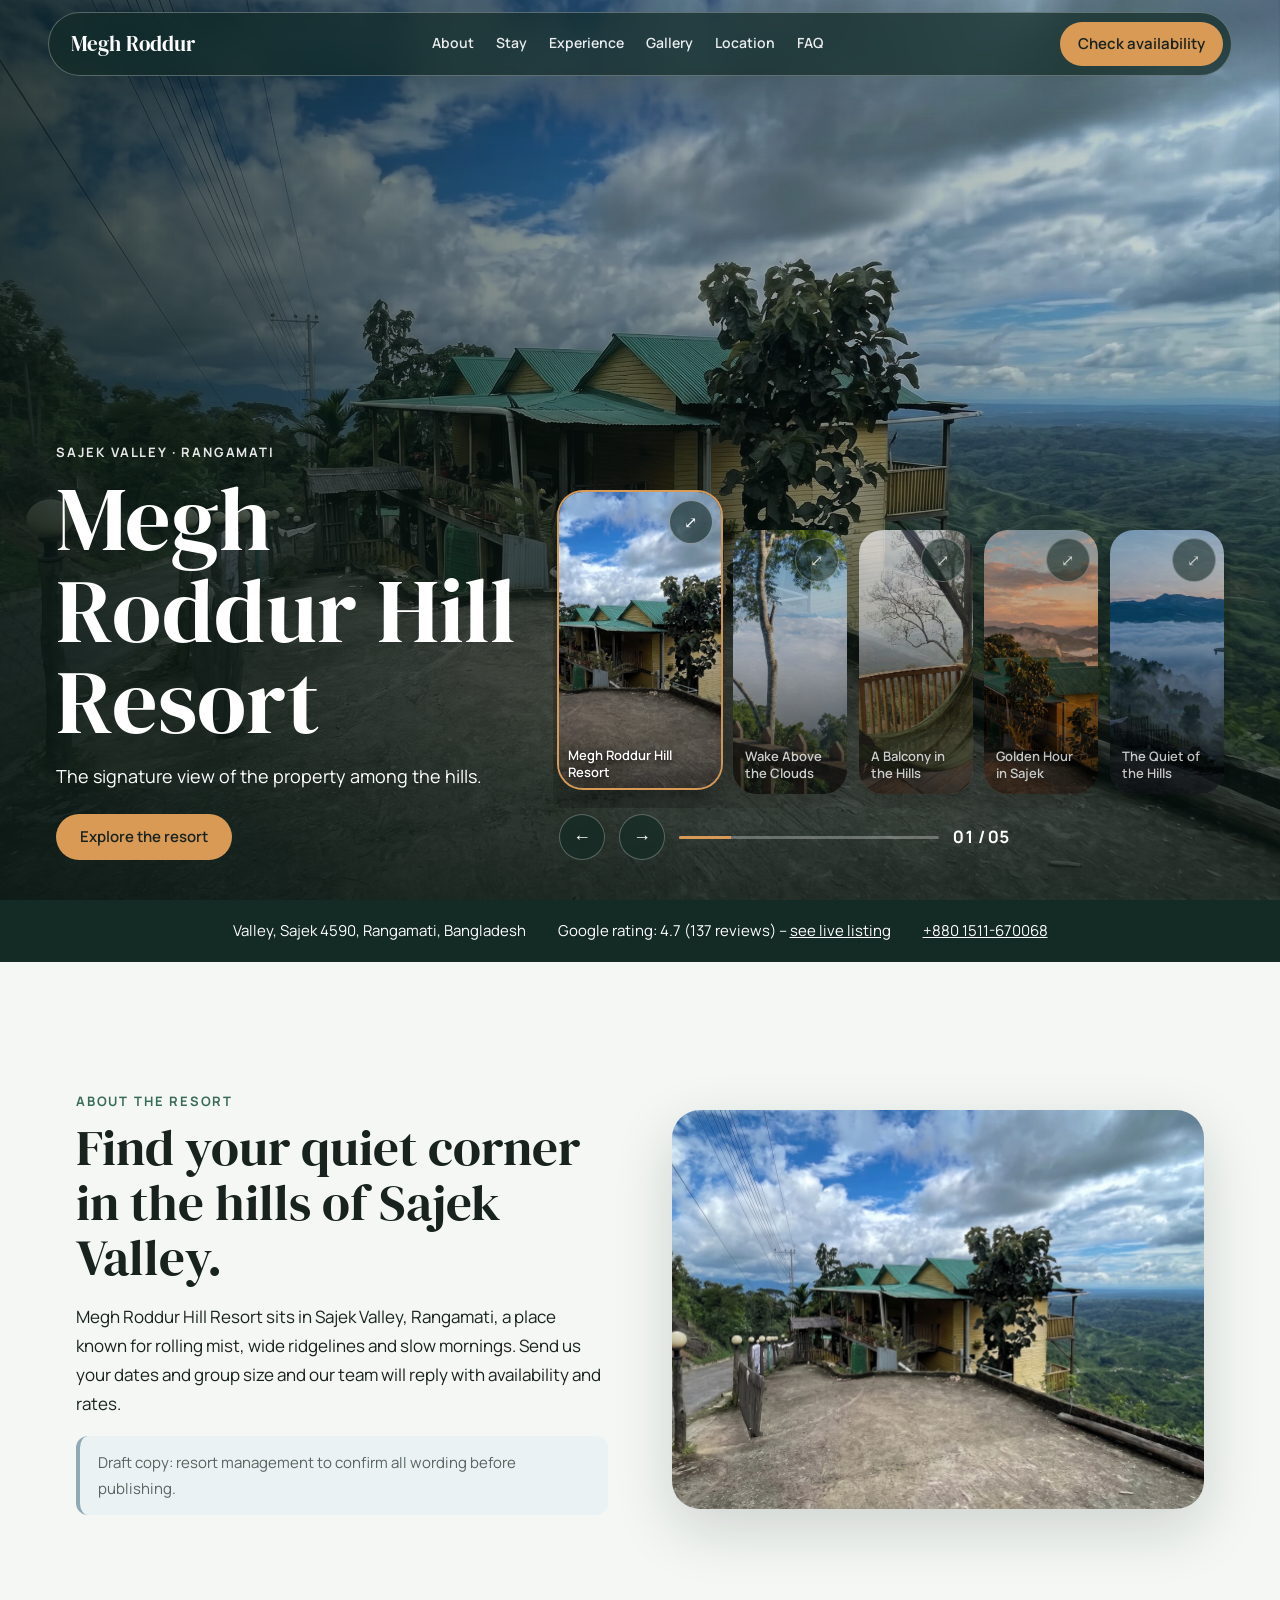
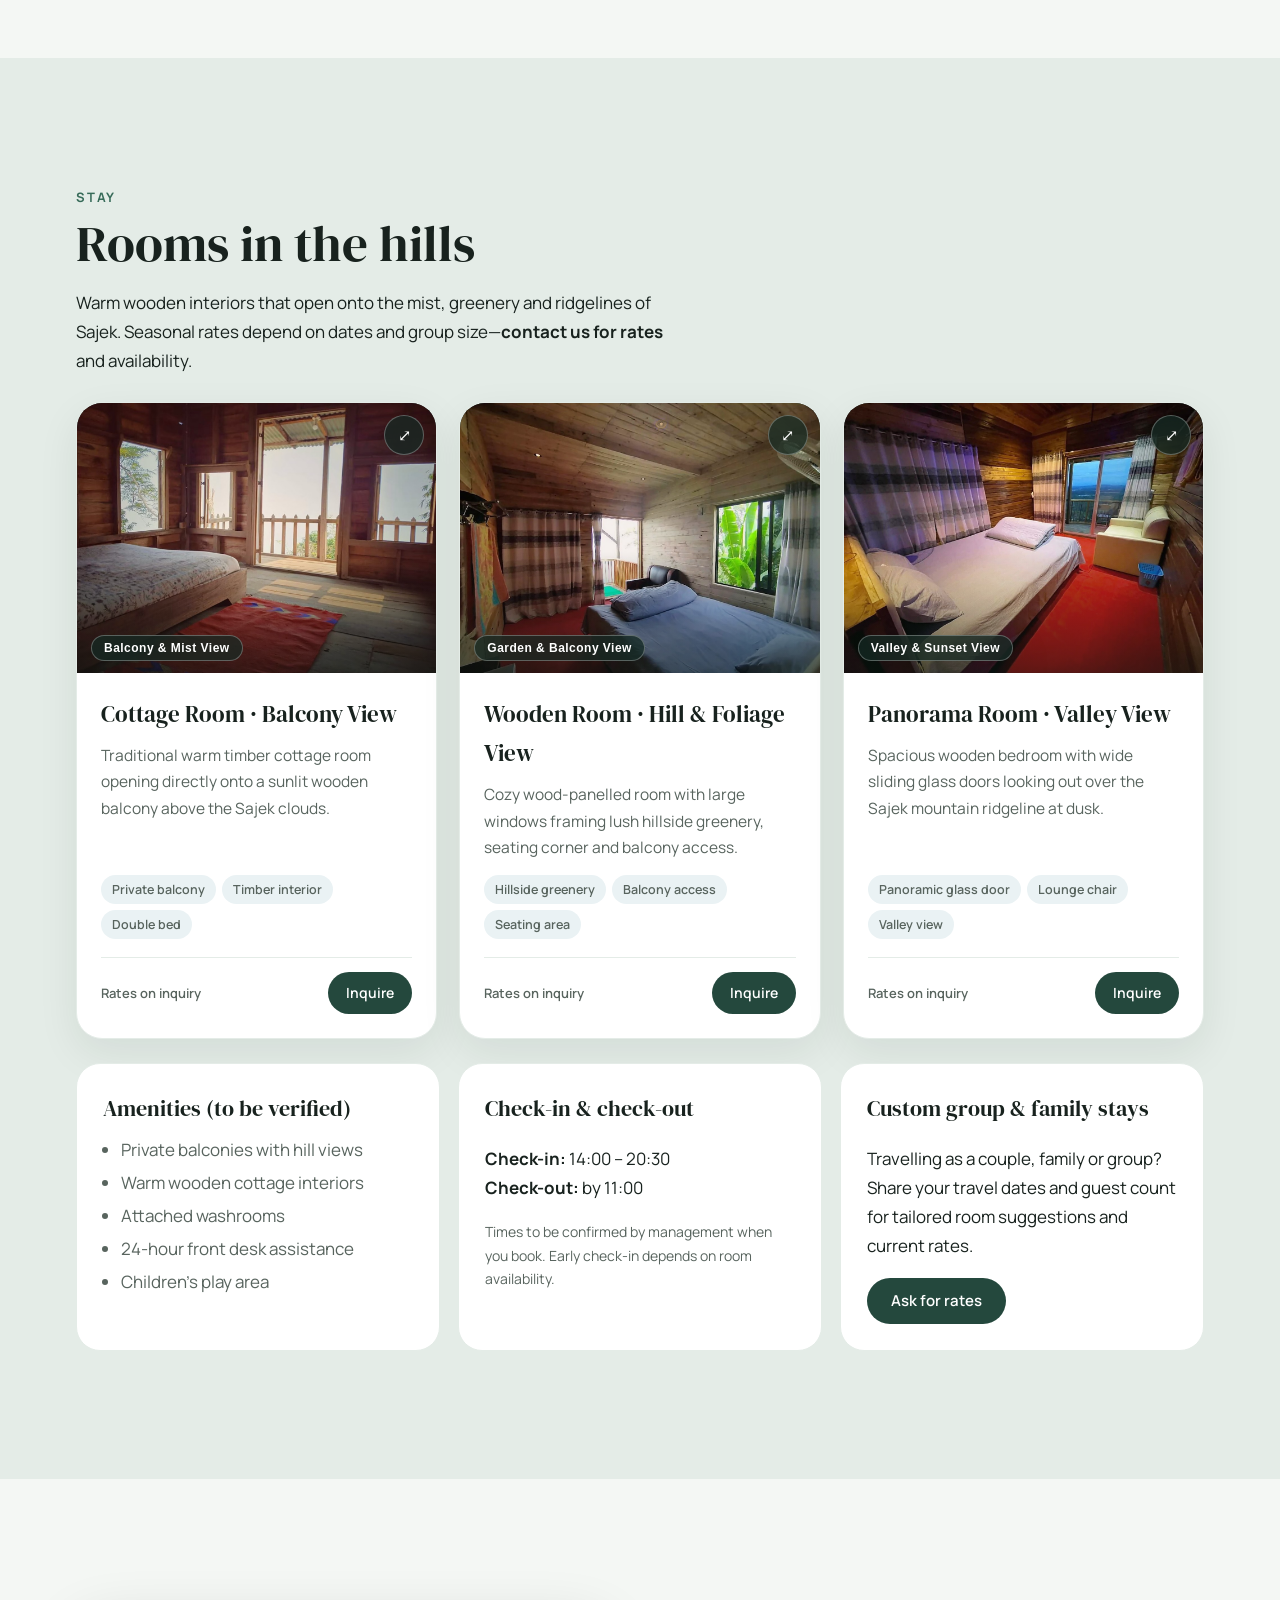
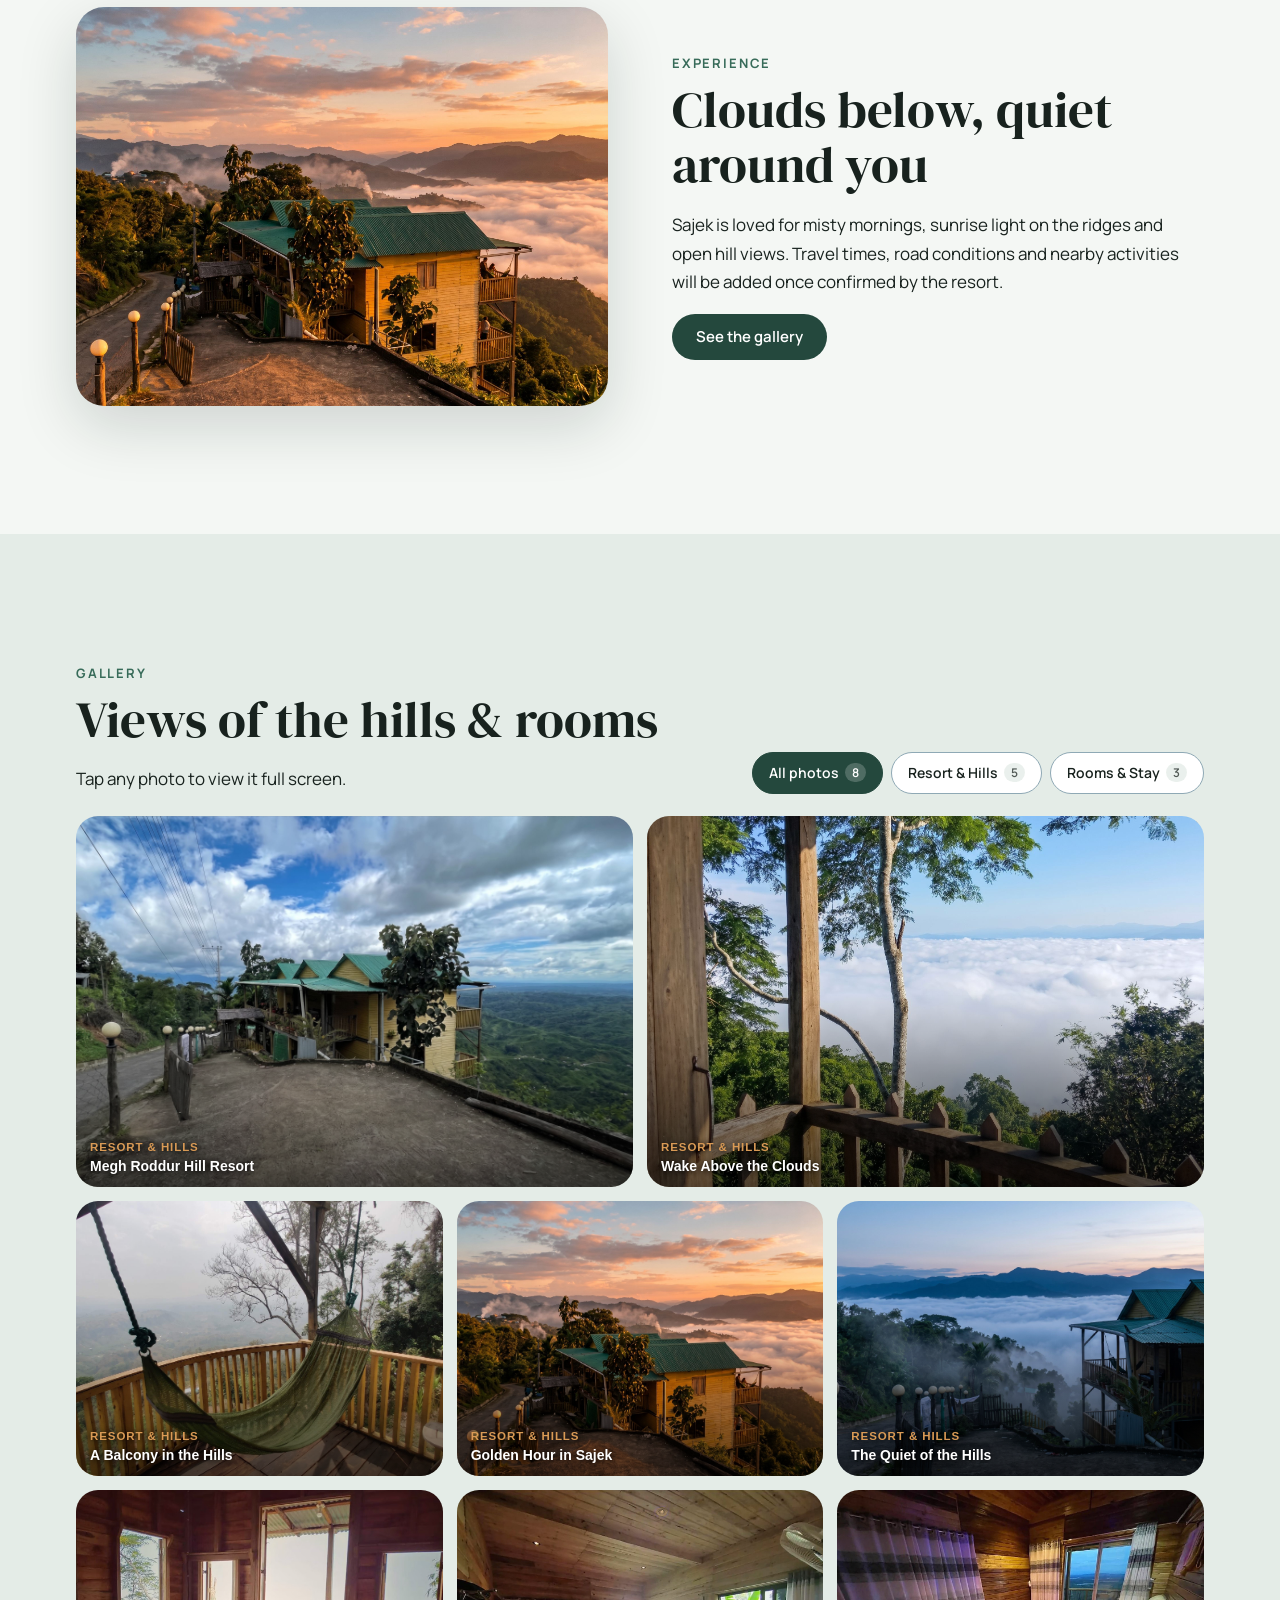
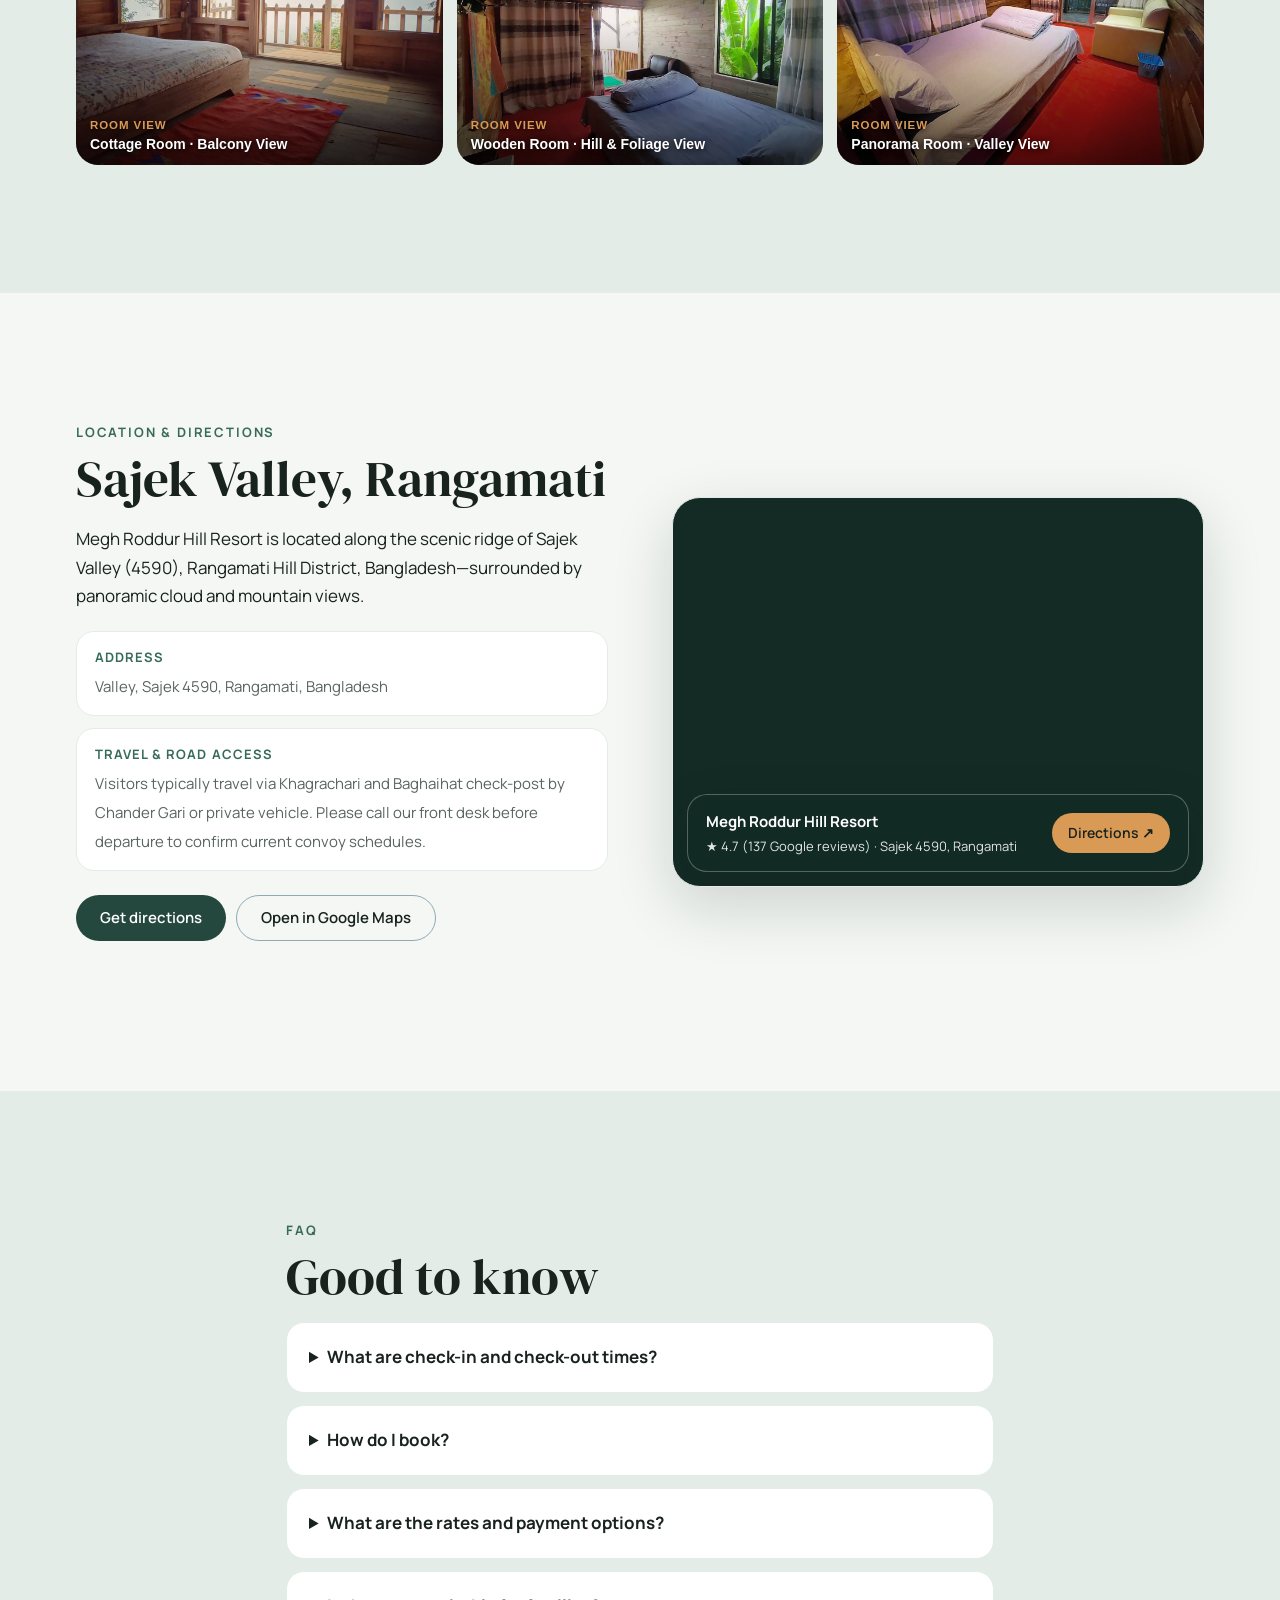
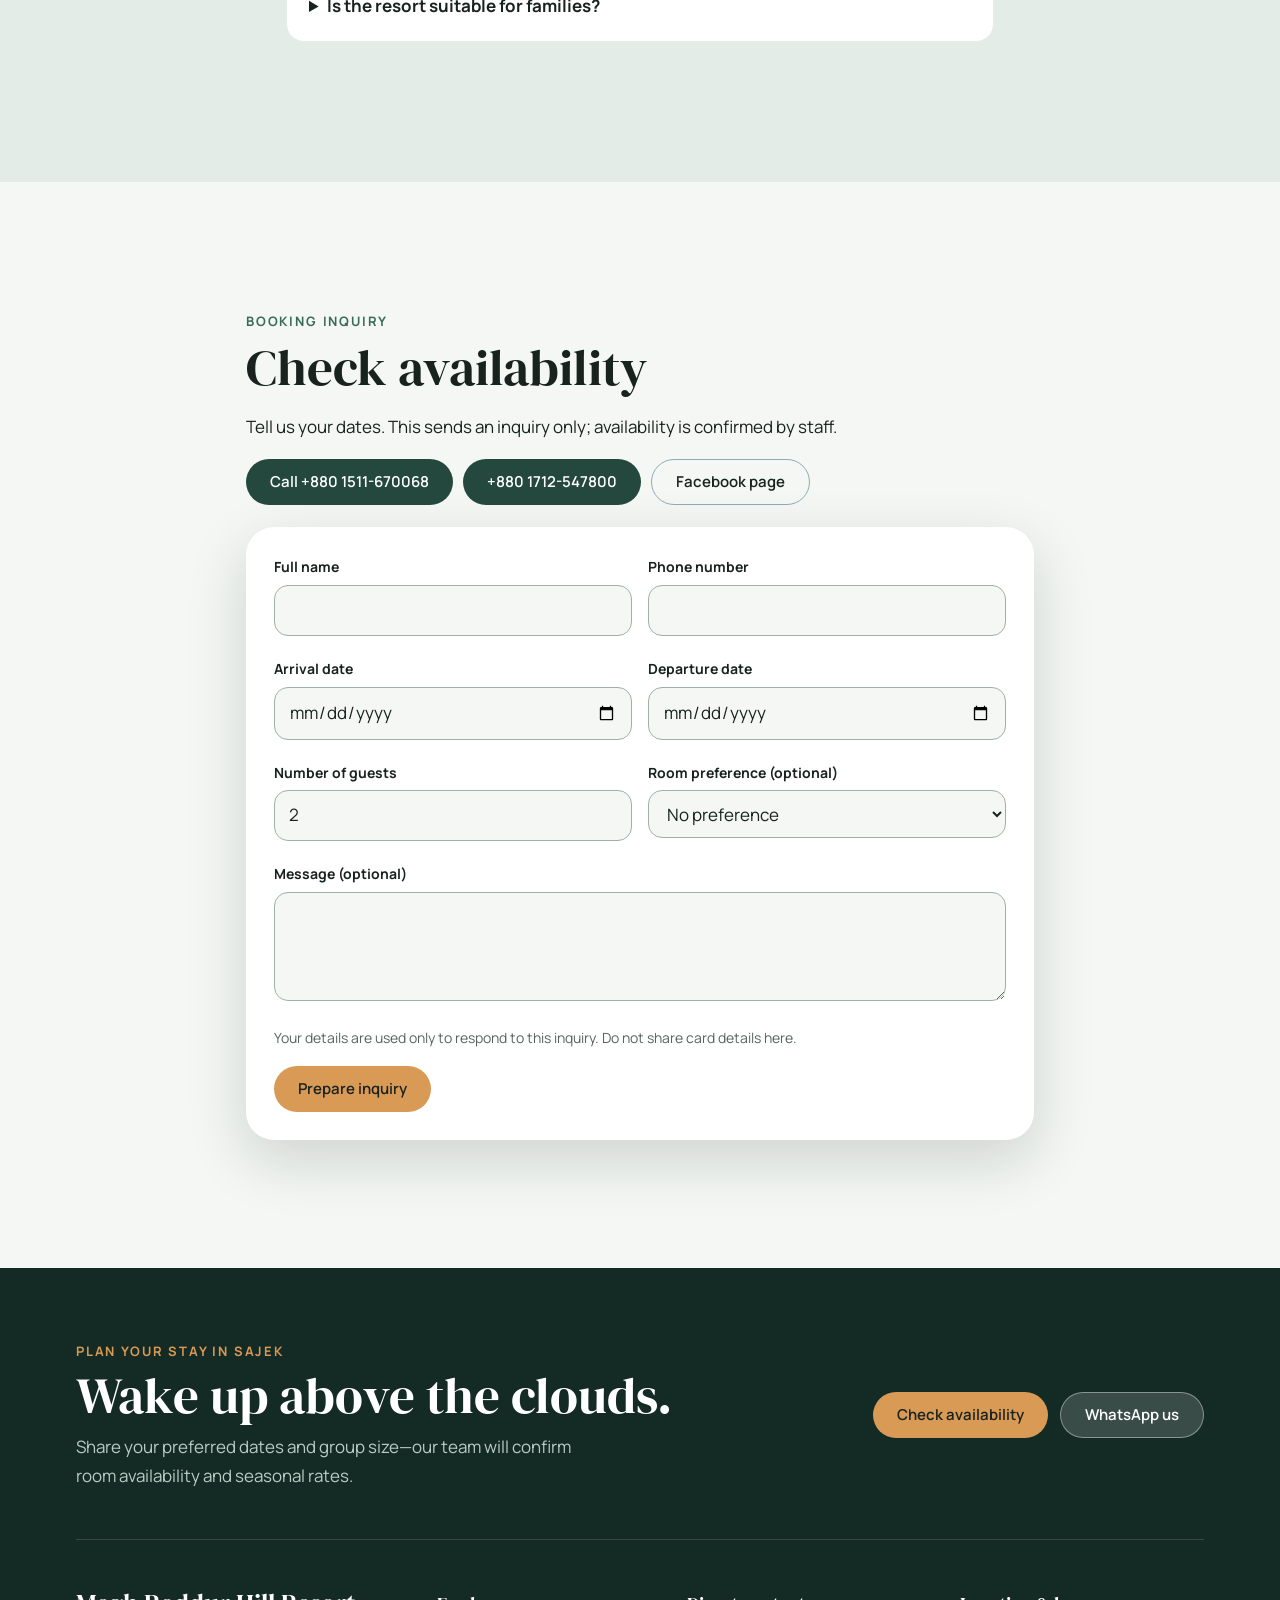
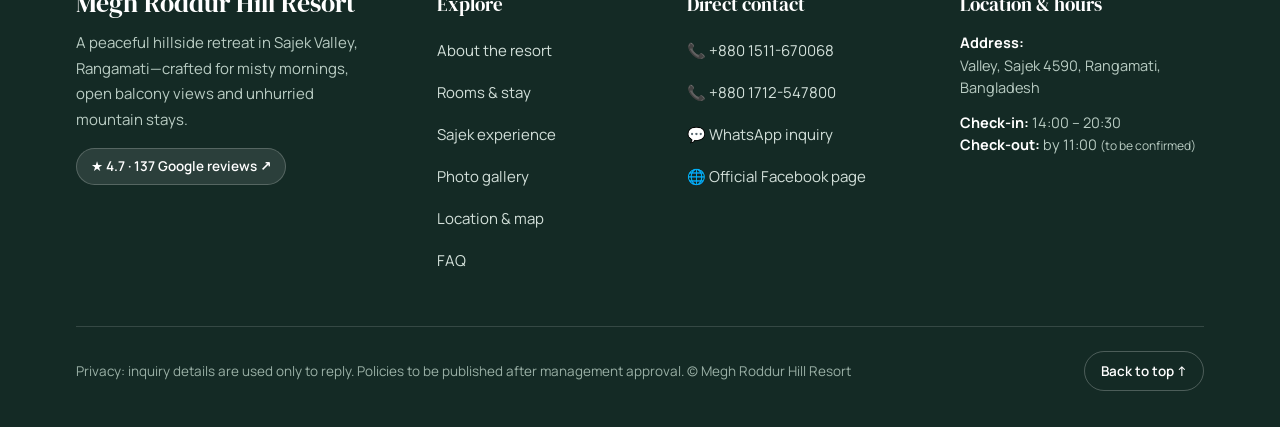
==== commit d166e17b: "Separate CSS/JS, add room views, Google Map, upgraded footer, and mobile polish" ====
--- a/index.html
+++ b/index.html
@@ -6,859 +6,17 @@
   <meta name="viewport" content="width=device-width, initial-scale=1, viewport-fit=cover">
   <title>Megh Roddur Hill Resort · Sajek Valley, Rangamati</title>
   <meta name="description"
-    content="Megh Roddur Hill Resort in Sajek Valley, Rangamati, Bangladesh. Send a booking inquiry or call the resort.">
+    content="Megh Roddur Hill Resort in Sajek Valley, Rangamati, Bangladesh. Explore wooden hill-view rooms, see photos, view the map, and send a booking inquiry.">
+  <meta name="theme-color" content="#142A25">
+  <meta name="color-scheme" content="light dark">
+  <meta name="format-detection" content="telephone=no">
   <link rel="preconnect" href="https://fonts.googleapis.com">
+  <link rel="preconnect" href="https://fonts.gstatic.com" crossorigin>
   <link rel="stylesheet"
     href="https://fonts.googleapis.com/css2?family=DM+Serif+Display&family=Manrope:wght@400;600;700&display=swap">
-  <style>
-    :root {
-      --f950: #142A25;
-      --f800: #24483D;
-      --f650: #376B59;
-      --m100: #F4F7F4;
-      --m200: #E4ECE7;
-      --c500: #8FA9B5;
-      --s100: #EAF2F4;
-      --sun: #D99A55;
-      --ink: #18221E;
-      --ink2: #58645E;
-      --bg: var(--m100);
-      --card: #fff;
-      --ease: cubic-bezier(.2, .7, .2, 1);
-      --sh: 0 20px 60px rgba(13, 34, 27, .16);
-      box-sizing: border-box;
-      padding-top: env(safe-area-inset-top, 0px);
-      padding-bottom: env(safe-area-inset-bottom, 0px)
-    }
-
-    @media (prefers-color-scheme:dark) {
-      :root:not([data-theme=light]) {
-        --bg: #101c18;
-        --card: #17262f;
-        --ink: #EAF2EE;
-        --ink2: #A9B8B1;
-        --m200: #2a3d36;
-        --s100: #162a30
-      }
-    }
-
-    * {
-      box-sizing: border-box
-    }
-
-    html {
-      scroll-padding-top: 80px;
-      height: 100%
-    }
-
-    body {
-      margin: 0;
-      background: var(--bg);
-      color: var(--ink);
-      font: 400 17px/1.7 Manrope, system-ui, sans-serif
-    }
-
-    h1,
-    h2,
-    h3 {
-      font-family: 'DM Serif Display', Georgia, serif;
-      font-weight: 400;
-      margin: 0
-    }
-
-    a {
-      color: inherit
-    }
-
-    img {
-      max-width: 100%
-    }
-
-    :focus-visible {
-      outline: 3px solid var(--sun);
-      outline-offset: 3px
-    }
-
-    .wrap {
-      max-width: 1240px;
-      margin: 0 auto;
-      padding: 0 22px
-    }
-
-    section.s {
-      padding: 64px 0
-    }
-
-    @media(min-width:768px) {
-      .wrap {
-        padding: 0 36px
-      }
-
-      section.s {
-        padding: 96px 0
-      }
-    }
-
-    @media(min-width:1100px) {
-      .wrap {
-        padding: 0 56px
-      }
-
-      section.s {
-        padding: 128px 0
-      }
-    }
-
-    .eyebrow {
-      font-size: 13px;
-      font-weight: 700;
-      letter-spacing: .14em;
-      text-transform: uppercase;
-      color: var(--f650)
-    }
-
-    h2 {
-      font-size: clamp(2rem, 4vw, 3.6rem);
-      line-height: 1.08;
-      margin: 8px 0 18px
-    }
-
-    .btn {
-      display: inline-flex;
-      align-items: center;
-      min-height: 46px;
-      padding: 0 24px;
-      border-radius: 999px;
-      border: 0;
-      font: 600 15px Manrope, sans-serif;
-      text-decoration: none;
-      cursor: pointer;
-      background: var(--f800);
-      color: #fff;
-      transition: transform .2s ease-out, box-shadow .2s
-    }
-
-    .btn:hover {
-      transform: translateY(-2px);
-      box-shadow: 0 10px 24px rgba(13, 34, 27, .3);
-      background: var(--f650)
-    }
-
-    .btn.sun {
-      background: var(--sun);
-      color: #18221E
-    }
-
-    .btn.sun:hover {
-      background: #e5ab6a
-    }
-
-    .btn.ghost {
-      background: rgba(255, 255, 255, .16);
-      color: #fff;
-      border: 1px solid rgba(255, 255, 255, .4)
-    }
-
-    .glass {
-      background: rgba(20, 42, 37, .72);
-      border: 1px solid rgba(255, 255, 255, .28);
-      -webkit-backdrop-filter: blur(16px) saturate(140%);
-      backdrop-filter: blur(16px) saturate(140%);
-      box-shadow: 0 16px 48px rgba(13, 34, 27, .16);
-      color: #fff
-    }
-
-    /* nav */
-    header {
-      position: fixed;
-      top: calc(12px + env(safe-area-inset-top, 0px));
-      left: 12px;
-      right: 12px;
-      z-index: 20;
-      border-radius: 999px;
-      display: flex;
-      align-items: center;
-      justify-content: space-between;
-      padding: 8px 8px 8px 22px;
-      transition: background .22s, box-shadow .22s
-    }
-
-    header.solid {
-      background: rgba(20, 42, 37, .92)
-    }
-
-    .logo {
-      font: 400 1.3rem 'DM Serif Display', serif;
-      text-decoration: none
-    }
-
-    nav {
-      display: none;
-      gap: 22px;
-      font-size: 14px;
-      font-weight: 600
-    }
-
-    nav a {
-      text-decoration: none;
-      opacity: .9;
-      padding: 10px 0
-    }
-
-    nav a:hover,
-    nav a[aria-current] {
-      opacity: 1;
-      border-bottom: 2px solid var(--sun)
-    }
-
-    .menu {
-      min-width: 44px;
-      min-height: 44px;
-      border-radius: 50%;
-      border: 1px solid rgba(255, 255, 255, .3);
-      background: transparent;
-      color: #fff;
-      font-size: 20px;
-      cursor: pointer
-    }
-
-    #mnav {
-      display: none;
-      position: fixed;
-      top: calc(76px + env(safe-area-inset-top, 0px));
-      left: 12px;
-      right: 12px;
-      z-index: 19;
-      border-radius: 24px;
-      padding: 12px 22px
-    }
-
-    #mnav.open {
-      display: block
-    }
-
-    #mnav a {
-      display: block;
-      padding: 12px 0;
-      text-decoration: none;
-      font-weight: 600;
-      border-bottom: 1px solid rgba(255, 255, 255, .15)
-    }
-
-    @media(min-width:960px) {
-      nav {
-        display: flex
-      }
-
-      .menu {
-        display: none
-      }
-
-      #mnav {
-        display: none !important
-      }
-
-      header {
-        left: 48px;
-        right: 48px
-      }
-    }
-
-    header .btn {
-      min-height: 44px;
-      padding: 0 18px;
-      display: none
-    }
-
-    @media(min-width:960px) {
-      header .btn {
-        display: inline-flex
-      }
-    }
-
-    /* hero */
-    #home {
-      position: relative;
-      min-height: 100svh;
-      color: #fff;
-      overflow: hidden;
-      background: var(--f950);
-      display: flex;
-      flex-direction: column;
-      justify-content: flex-end
-    }
-
-    .bg {
-      position: absolute;
-      inset: 0;
-      background-size: cover;
-      background-position: center;
-      opacity: 0;
-      transition: opacity .7s var(--ease)
-    }
-
-    .bg.on {
-      opacity: 1
-    }
-
-    .ov {
-      position: absolute;
-      inset: 0;
-      background: linear-gradient(90deg, rgba(10, 24, 20, .82) 0%, rgba(10, 24, 20, .45) 45%, rgba(10, 24, 20, .15) 100%), linear-gradient(0deg, rgba(10, 24, 20, .75), transparent 55%)
-    }
-
-    .hin {
-      position: relative;
-      display: grid;
-      gap: 28px;
-      padding: 110px 22px 28px;
-      max-width: 1440px;
-      width: 100%;
-      margin: 0 auto
-    }
-
-    @media(min-width:960px) {
-      .hin {
-        grid-template-columns: minmax(0, 5fr) minmax(0, 7fr);
-        align-items: end;
-        padding: 120px 56px 40px
-      }
-    }
-
-    .copy {
-      transition: opacity .22s, transform .22s
-    }
-
-    .copy.out {
-      opacity: 0;
-      transform: translateY(-12px)
-    }
-
-    .copy>* {
-      animation: rise .65s var(--ease) both
-    }
-
-    .copy>*:nth-child(2) {
-      animation-delay: .08s
-    }
-
-    .copy>*:nth-child(3) {
-      animation-delay: .16s
-    }
-
-    .copy>*:nth-child(4) {
-      animation-delay: .24s
-    }
-
-    @keyframes rise {
-      from {
-        opacity: 0;
-        transform: translateY(18px)
-      }
-    }
-
-    .copy .eyebrow {
-      color: #fff;
-      opacity: .9
-    }
-
-    h1 {
-      font-size: clamp(2.6rem, 7vw, 5.6rem);
-      line-height: 1.02;
-      margin: 10px 0 14px
-    }
-
-    .copy p {
-      max-width: 44ch;
-      margin: 0 0 22px;
-      font-size: 18px
-    }
-
-    .rail {
-      display: flex;
-      gap: 14px;
-      overflow-x: auto;
-      scroll-snap-type: x mandatory;
-      padding: 6px 2px 10px;
-      scrollbar-width: none
-    }
-
-    .rail::-webkit-scrollbar {
-      display: none
-    }
-
-    .card {
-      position: relative;
-      flex: 0 0 132px;
-      height: 200px;
-      border-radius: 24px;
-      overflow: hidden;
-      scroll-snap-align: center;
-      opacity: .72;
-      transition: flex-basis .5s var(--ease), opacity .4s, transform .4s
-    }
-
-    .card.on {
-      flex-basis: 176px;
-      opacity: 1;
-      transform: translateY(-6px);
-      outline: 2px solid var(--sun)
-    }
-
-    @media(min-width:960px) {
-      .card {
-        flex-basis: 150px;
-        height: 270px
-      }
-
-      .card.on {
-        flex-basis: 210px;
-        height: 300px
-      }
-
-      .rail {
-        align-items: flex-end
-      }
-    }
-
-    .pick {
-      position: absolute;
-      inset: 0;
-      border: 0;
-      padding: 0;
-      cursor: pointer;
-      background-size: cover;
-      background-position: center;
-      color: #fff;
-      text-align: left;
-      font: 600 13px/1.3 Manrope, sans-serif
-    }
-
-    .pick span {
-      position: absolute;
-      left: 12px;
-      right: 12px;
-      bottom: 12px;
-      text-shadow: 0 1px 6px #000
-    }
-
-    .pick::after {
-      content: "";
-      position: absolute;
-      inset: 0;
-      background: linear-gradient(0deg, rgba(0, 0, 0, .7), transparent 60%)
-    }
-
-    .pv {
-      position: absolute;
-      top: 8px;
-      right: 8px;
-      z-index: 2;
-      width: 44px;
-      height: 44px;
-      border-radius: 50%;
-      border: 1px solid rgba(255, 255, 255, .4);
-      background: rgba(20, 42, 37, .6);
-      color: #fff;
-      cursor: pointer;
-      font-size: 16px
-    }
-
-    .ctl {
-      display: flex;
-      align-items: center;
-      gap: 14px;
-      margin-top: 6px
-    }
-
-    .ctl button {
-      width: 46px;
-      height: 46px;
-      border-radius: 50%;
-      cursor: pointer;
-      font-size: 18px
-    }
-
-    .prog {
-      flex: 1;
-      max-width: 260px;
-      height: 3px;
-      background: rgba(255, 255, 255, .3);
-      border-radius: 3px;
-      overflow: hidden
-    }
-
-    .prog i {
-      display: block;
-      height: 100%;
-      background: var(--sun);
-      transform-origin: left;
-      transition: transform .3s var(--ease)
-    }
-
-    .cnt {
-      font-weight: 700;
-      font-variant-numeric: tabular-nums
-    }
-
-    .ph {
-      position: absolute;
-      left: 22px;
-      top: 84px;
-      z-index: 1;
-      font-size: 12px;
-      background: rgba(0, 0, 0, .45);
-      padding: 3px 10px;
-      border-radius: 99px
-    }
-
-    @media(min-width:960px) {
-      .ph {
-        left: 56px;
-        top: auto;
-        bottom: 10px
-      }
-    }
-
-    /* trust */
-    .trust {
-      background: var(--f950);
-      color: #fff;
-      padding: 18px 0;
-      font-size: 15px
-    }
-
-    .trust .wrap {
-      display: flex;
-      flex-wrap: wrap;
-      gap: 8px 32px;
-      justify-content: center
-    }
-
-    /* sections */
-    .two {
-      display: grid;
-      gap: 36px
-    }
-
-    @media(min-width:900px) {
-      .two {
-        grid-template-columns: 1fr 1fr;
-        align-items: center;
-        gap: 64px
-      }
-    }
-
-    .pic {
-      border-radius: 28px;
-      aspect-ratio: 4/3;
-      background-size: cover;
-      background-position: center;
-      box-shadow: var(--sh);
-      position: relative;
-      overflow: hidden
-    }
-
-    .pic small {
-      position: absolute;
-      left: 12px;
-      bottom: 12px;
-      background: rgba(0, 0, 0, .5);
-      color: #fff;
-      padding: 2px 10px;
-      border-radius: 99px;
-      font-size: 12px
-    }
-
-    .note {
-      background: var(--s100);
-      border-left: 4px solid var(--c500);
-      border-radius: 12px;
-      padding: 14px 18px;
-      font-size: 15px;
-      color: var(--ink2)
-    }
-
-    .grid {
-      display: grid;
-      gap: 18px;
-      grid-template-columns: repeat(auto-fit, minmax(230px, 1fr))
-    }
-
-    .box {
-      background: var(--card);
-      border: 1px solid var(--m200);
-      border-radius: 24px;
-      padding: 26px
-    }
-
-    .box h3 {
-      font-size: 1.4rem;
-      margin-bottom: 6px
-    }
-
-    .alt {
-      background: var(--m200)
-    }
-
-    .gal {
-      display: grid;
-      gap: 14px;
-      grid-template-columns: repeat(2, 1fr)
-    }
-
-    @media(min-width:800px) {
-      .gal {
-        grid-template-columns: repeat(6, 1fr)
-      }
-
-      .gal button:nth-child(1) {
-        grid-column: span 3;
-        aspect-ratio: 3/2
-      }
-
-      .gal button:nth-child(2) {
-        grid-column: span 3;
-        aspect-ratio: 3/2
-      }
-
-      .gal button:nth-child(n+3) {
-        grid-column: span 2
-      }
-    }
-
-    .gal button {
-      border: 0;
-      padding: 0;
-      border-radius: 22px;
-      aspect-ratio: 1;
-      background-size: cover;
-      background-position: center;
-      cursor: pointer;
-      overflow: hidden;
-      position: relative;
-      transition: transform .5s var(--ease)
-    }
-
-    .gal button:hover {
-      transform: scale(1.025)
-    }
-
-    .gal span {
-      position: absolute;
-      left: 12px;
-      bottom: 10px;
-      color: #fff;
-      font-weight: 600;
-      font-size: 14px;
-      text-shadow: 0 1px 6px #000
-    }
-
-    details {
-      background: var(--card);
-      border: 1px solid var(--m200);
-      border-radius: 18px;
-      padding: 4px 22px;
-      margin-bottom: 12px
-    }
-
-    summary {
-      cursor: pointer;
-      padding: 16px 0;
-      font-weight: 700;
-      min-height: 44px
-    }
-
-    details p {
-      margin: 0 0 16px;
-      color: var(--ink2)
-    }
-
-    form {
-      display: grid;
-      gap: 16px;
-      background: var(--card);
-      border-radius: 28px;
-      padding: 28px;
-      box-shadow: var(--sh)
-    }
-
-    @media(min-width:700px) {
-      form {
-        grid-template-columns: 1fr 1fr
-      }
-
-      .full {
-        grid-column: 1/-1
-      }
-    }
-
-    label {
-      display: block;
-      font-weight: 700;
-      font-size: 14px;
-      margin-bottom: 6px
-    }
-
-    input,
-    select,
-    textarea {
-      width: 100%;
-      min-height: 48px;
-      border: 1.5px solid #9fb0a8;
-      border-radius: 14px;
-      padding: 10px 14px;
-      font: inherit;
-      background: var(--bg);
-      color: var(--ink)
-    }
-
-    .err {
-      color: #b3261e;
-      font-size: 14px;
-      min-height: 1px;
-      margin-top: 4px
-    }
-
-    @media(prefers-color-scheme:dark) {
-      .err {
-        color: #ff9a90
-      }
-    }
-
-    input[aria-invalid=true],
-    select[aria-invalid=true] {
-      border-color: #b3261e
-    }
-
-    .ok {
-      display: none;
-      background: var(--s100);
-      border-radius: 20px;
-      padding: 24px
-    }
-
-    .ok.show {
-      display: block
-    }
-
-    footer {
-      background: var(--f950);
-      color: #d3e0da;
-      padding: 64px 0 32px
-    }
-
-    footer a {
-      color: #fff
-    }
-
-    footer h2 {
-      color: #fff
-    }
-
-    .fl {
-      display: flex;
-      flex-wrap: wrap;
-      gap: 12px 28px;
-      margin: 18px 0
-    }
-
-    /* lightbox */
-    #lb {
-      position: fixed;
-      inset: 0;
-      z-index: 50;
-      background: rgba(8, 18, 15, .94);
-      display: none;
-      align-items: center;
-      justify-content: center;
-      flex-direction: column;
-      gap: 14px;
-      padding: 20px
-    }
-
-    #lb.open {
-      display: flex;
-      animation: fd .3s var(--ease)
-    }
-
-    @keyframes fd {
-      from {
-        opacity: 0;
-        transform: scale(.98)
-      }
-    }
-
-    #lbi {
-      width: min(1100px, 94vw);
-      height: min(70vh, 720px);
-      background-size: cover;
-      background-position: center;
-      border-radius: 22px
-    }
-
-    #lb p {
-      color: #fff;
-      margin: 0;
-      text-align: center
-    }
-
-    #lb .row {
-      display: flex;
-      gap: 12px
-    }
-
-    #lb button {
-      min-width: 48px;
-      min-height: 48px;
-      border-radius: 99px;
-      border: 1px solid rgba(255, 255, 255, .4);
-      background: rgba(255, 255, 255, .12);
-      color: #fff;
-      cursor: pointer;
-      font: 600 15px Manrope
-    }
-
-    .rv {
-      opacity: 0;
-      transform: translateY(20px);
-      transition: opacity .6s var(--ease), transform .6s var(--ease)
-    }
-
-    .rv.in {
-      opacity: 1;
-      transform: none
-    }
-
-    @media(prefers-reduced-motion:reduce) {
-
-      *,
-      *::before,
-      *::after {
-        animation: none !important;
-        transition: none !important
-      }
-
-      .rv {
-        opacity: 1;
-        transform: none
-      }
-    }
-
-    .skip {
-      position: absolute;
-      left: -999px
-    }
-
-    .skip:focus {
-      left: 12px;
-      top: 12px;
-      z-index: 99;
-      background: #fff;
-      color: #000;
-      padding: 10px
-    }
-  </style>
+  <link rel="preload" as="image" href="images/mainlook.jpg">
+  <link rel="stylesheet" href="css/style.css">
+  <script src="js/main.js" defer></script>
 </head>
 
 <body>
@@ -867,9 +25,8 @@
     <a class="logo" href="#home">Megh Roddur</a>
     <nav aria-label="Main"><a href="#about">About</a><a href="#stay">Stay</a><a href="#experience">Experience</a><a
         href="#gallery">Gallery</a><a href="#location">Location</a><a href="#faq">FAQ</a></nav>
-    <span style="display:flex;gap:8px;align-items:center"><a class="btn sun" href="#contact">Check
-        availability</a><button class="menu" id="mb" aria-expanded="false" aria-controls="mnav"
-        aria-label="Open menu">☰</button></span>
+    <span class="hd-actions"><a class="btn sun" href="#contact">Check availability</a><button type="button"
+        class="menu" id="mb" aria-expanded="false" aria-controls="mnav" aria-label="Open menu">☰</button></span>
   </header>
   <div id="mnav" class="glass" role="navigation" aria-label="Mobile"><a href="#about">About</a><a
       href="#stay">Stay</a><a href="#experience">Experience</a><a href="#gallery">Gallery</a><a
@@ -880,7 +37,6 @@
       <div class="bg on" id="b0"></div>
       <div class="bg" id="b1"></div>
       <div class="ov"></div>
-      <div class="ph" id="phl">Temporary placeholder artwork – replace with approved resort photographs</div>
       <div class="hin">
         <div class="copy" id="copy" aria-live="polite">
           <div class="eyebrow" id="eb"></div>
@@ -890,8 +46,8 @@
         <div>
           <div class="rail" id="rail" role="group" aria-label="Slides"></div>
           <div class="ctl">
-            <button class="glass" id="pv" aria-label="Previous slide">←</button>
-            <button class="glass" id="nx" aria-label="Next slide">→</button>
+            <button type="button" class="glass" id="pv" aria-label="Previous slide">←</button>
+            <button type="button" class="glass" id="nx" aria-label="Next slide">→</button>
             <div class="prog" aria-hidden="true"><i id="pg"></i></div>
             <span class="cnt" id="ct"></span>
           </div>
@@ -915,8 +71,7 @@
           </p>
           <p class="note">Draft copy: resort management to confirm all wording before publishing.</p>
         </div>
-        <div class="pic rv" data-i="0" role="img" aria-label="Placeholder view of hills at Sajek">
-          <small>Placeholder</small></div>
+        <div class="pic rv" data-i="0" role="img" aria-label="Megh Roddur Hill Resort among the Sajek hills"></div>
       </div>
     </section>
 
@@ -924,26 +79,33 @@
       <div class="wrap">
         <div class="eyebrow">Stay</div>
         <h2>Rooms in the hills</h2>
-        <p style="max-width:60ch">Room names, capacities and rates have not been confirmed yet, so none are shown.
-          <strong>Contact us for rates</strong> and availability.</p>
-        <div class="grid rv">
-          <div class="box">
-            <h3>Room details coming soon</h3>
-            <p>Approved room names, photos, capacity and bed types will appear here.</p><a class="btn"
-              href="#contact">Contact us for rates</a>
-          </div>
+        <p class="lead">Warm wooden interiors that open onto the mist, greenery and ridgelines of Sajek. Seasonal rates
+          depend on dates and group size—<strong>contact us for rates</strong> and availability.</p>
+
+        <div class="room-grid rv" id="rooms"></div>
+
+        <div class="grid rv stay-meta">
           <div class="box">
             <h3>Amenities (to be verified)</h3>
-            <ul>
-              <li>Private balconies</li>
+            <ul class="amen-list">
+              <li>Private balconies with hill views</li>
+              <li>Warm wooden cottage interiors</li>
               <li>Attached washrooms</li>
-              <li>24-hour front desk</li>
+              <li>24-hour front desk assistance</li>
               <li>Children’s play area</li>
             </ul>
           </div>
           <div class="box">
             <h3>Check-in &amp; check-out</h3>
-            <p>Check-in 14:00–20:30, check-out by 11:00 (to be confirmed by management).</p>
+            <p><strong>Check-in:</strong> 14:00 – 20:30<br><strong>Check-out:</strong> by 11:00</p>
+            <p class="form-note">Times to be confirmed by management when you book. Early check-in depends on room
+              availability.</p>
+          </div>
+          <div class="box">
+            <h3>Custom group &amp; family stays</h3>
+            <p>Travelling as a couple, family or group? Share your travel dates and guest count for tailored room
+              suggestions and current rates.</p>
+            <a class="btn" href="#contact">Ask for rates</a>
           </div>
         </div>
       </div>
@@ -951,8 +113,7 @@
 
     <section class="s" id="experience">
       <div class="wrap two">
-        <div class="pic rv" data-i="3" role="img" aria-label="Placeholder golden hour over a ridgeline">
-          <small>Placeholder</small></div>
+        <div class="pic rv" data-i="3" role="img" aria-label="Golden hour light over the Sajek ridgeline"></div>
         <div class="rv">
           <div class="eyebrow">Experience</div>
           <h2>Clouds below, quiet around you</h2>
@@ -965,32 +126,71 @@
 
     <section class="s alt" id="gallery">
       <div class="wrap">
-        <div class="eyebrow">Gallery</div>
-        <h2>Views of the hills</h2>
-        <p class="note" style="margin-bottom:22px">These are temporary placeholder illustrations, not photographs of the
-          property. See the instructions in the page source to add approved photos.</p>
+        <div class="gal-head">
+          <div>
+            <div class="eyebrow">Gallery</div>
+            <h2>Views of the hills &amp; rooms</h2>
+            <p class="lead">Tap any photo to view it full screen.</p>
+          </div>
+          <div class="gal-tabs" id="gtabs" role="tablist" aria-label="Gallery categories">
+            <button type="button" class="gtab on" role="tab" aria-selected="true" data-cat="all">All photos
+              <span>8</span></button>
+            <button type="button" class="gtab" role="tab" aria-selected="false" data-cat="hills">Resort &amp; Hills
+              <span>5</span></button>
+            <button type="button" class="gtab" role="tab" aria-selected="false" data-cat="rooms">Rooms &amp; Stay
+              <span>3</span></button>
+          </div>
+        </div>
         <div class="gal" id="gal"></div>
       </div>
     </section>
 
     <section class="s" id="location">
-      <div class="wrap two">
+      <div class="wrap two loc-grid">
         <div class="rv">
           <div class="eyebrow">Location &amp; directions</div>
           <h2>Sajek Valley, Rangamati</h2>
-          <p>Valley, Sajek 4590, Rangamati, Bangladesh.</p>
-          <p><a class="btn" href="https://www.google.com/maps/search/Megh+Roddur+Hill+Resort+Sajek" target="_blank"
-              rel="noopener">Open in Google Maps</a></p>
-          <p class="note">Road access and travel notes will be added after resort confirmation. Please call before you
-            travel.</p>
-        </div>
-        <div class="pic rv" data-i="4" role="img" aria-label="Placeholder wide hill landscape">
-          <small>Placeholder</small></div>
+          <p>Megh Roddur Hill Resort is located along the scenic ridge of Sajek Valley (4590), Rangamati Hill District,
+            Bangladesh—surrounded by panoramic cloud and mountain views.</p>
+          <div class="loc-cards">
+            <div class="loc-item">
+              <strong>Address</strong>
+              <span>Valley, Sajek 4590, Rangamati, Bangladesh</span>
+            </div>
+            <div class="loc-item">
+              <strong>Travel &amp; road access</strong>
+              <span>Visitors typically travel via Khagrachari and Baghaihat check-post by Chander Gari or private
+                vehicle. Please call our front desk before departure to confirm current convoy schedules.</span>
+            </div>
+          </div>
+          <div class="btns">
+            <a class="btn" href="https://www.google.com/maps/dir/?api=1&amp;destination=Megh+Roddur+Hill+Resort+Sajek+Valley+Rangamati"
+              target="_blank" rel="noopener">Get directions</a>
+            <a class="btn line" href="https://www.google.com/maps/search/Megh+Roddur+Hill+Resort+Sajek" target="_blank"
+              rel="noopener">Open in Google Maps</a>
+          </div>
+        </div>
+        <div class="map-card rv">
+          <div class="map-frame">
+            <iframe title="Google Map showing Megh Roddur Hill Resort in Sajek Valley, Rangamati" loading="lazy"
+              referrerpolicy="no-referrer-when-downgrade"
+              src="https://www.google.com/maps?q=Megh+Roddur+Hill+Resort,Sajek+Valley,Rangamati,Bangladesh&amp;z=15&amp;output=embed"></iframe>
+          </div>
+          <div class="map-bar glass">
+            <div>
+              <strong>Megh Roddur Hill Resort</strong>
+              <span>★ 4.7 (137 Google reviews) · Sajek 4590, Rangamati</span>
+            </div>
+            <a class="btn sun"
+              href="https://www.google.com/maps/dir/?api=1&amp;destination=Megh+Roddur+Hill+Resort+Sajek+Valley+Rangamati"
+              target="_blank" rel="noopener">Directions ↗</a>
+          </div>
+        </div>
       </div>
     </section>
 
     <section class="s alt" id="faq">
-      <div class="wrap" style="max-width:820px">
+      <div class="wrap narrow">
         <div class="eyebrow">FAQ</div>
         <h2>Good to know</h2>
         <details>
@@ -1015,19 +215,19 @@
     </section>
 
     <section class="s" id="contact">
-      <div class="wrap" style="max-width:900px">
+      <div class="wrap mid">
         <div class="eyebrow">Booking inquiry</div>
         <h2>Check availability</h2>
         <p>Tell us your dates. This sends an inquiry only; availability is confirmed by staff.</p>
-        <p><a class="btn" href="tel:+8801511670068">Call +880 1511-670068</a> <a class="btn"
-            href="tel:+8801712547800">+880 1712-547800</a> <a class="btn ghost"
-            style="color:var(--ink);border-color:var(--c500)" href="https://www.facebook.com/meghroddurresort/"
-            target="_blank" rel="noopener">Facebook page</a></p>
+        <div class="btns"><a class="btn" href="tel:+8801511670068">Call +880 1511-670068</a><a class="btn"
+            href="tel:+8801712547800">+880 1712-547800</a><a class="btn line"
+            href="https://www.facebook.com/meghroddurresort/" target="_blank" rel="noopener">Facebook page</a></div>
         <form id="f" novalidate>
-          <div><label for="n">Full name</label><input id="n" autocomplete="name" required>
+          <div><label for="n">Full name</label><input id="n" autocomplete="name" enterkeyhint="next" required>
             <div class="err" id="en"></div>
           </div>
-          <div><label for="p">Phone number</label><input id="p" type="tel" autocomplete="tel" required>
+          <div><label for="p">Phone number</label><input id="p" type="tel" inputmode="tel" autocomplete="tel"
+              enterkeyhint="next" required>
             <div class="err" id="ep"></div>
           </div>
           <div><label for="a">Arrival date</label><input id="a" type="date" required>
@@ -1036,23 +236,27 @@
           <div><label for="d">Departure date</label><input id="d" type="date" required>
             <div class="err" id="ed"></div>
           </div>
-          <div><label for="g">Number of guests</label><input id="g" type="number" min="1" value="2" required>
+          <div><label for="g">Number of guests</label><input id="g" type="number" inputmode="numeric" min="1"
+              value="2" required>
             <div class="err" id="eg"></div>
           </div>
           <div><label for="r">Room preference (optional)</label><select id="r">
-              <option>No preference</option>
+              <option value="No preference">No preference</option>
+              <option value="Cottage Room · Balcony View">Cottage Room · Balcony View</option>
+              <option value="Wooden Room · Hill &amp; Foliage View">Wooden Room · Hill &amp; Foliage View</option>
+              <option value="Panorama Room · Valley View">Panorama Room · Valley View</option>
             </select></div>
           <div class="full"><label for="m">Message (optional)</label><textarea id="m" rows="3"></textarea></div>
-          <p class="full" style="margin:0;font-size:14px;color:var(--ink2)">Your details are used only to respond to
-            this inquiry. Do not share card details here.</p>
+          <p class="full form-note">Your details are used only to respond to this inquiry. Do not share card details
+            here.</p>
           <div class="full"><button class="btn sun" type="submit">Prepare inquiry</button></div>
         </form>
         <div class="ok" id="ok" role="status" tabindex="-1">
           <h3>Inquiry ready</h3>
           <p>This page has no server yet, so please send it by WhatsApp or call. Availability is confirmed only by
-            resort staff.</p><a class="btn" id="wa" target="_blank" rel="noopener" href="#">Send via WhatsApp</a> <a
-            class="btn ghost" style="color:var(--ink);border-color:var(--c500)" href="tel:+8801511670068">Call
-            instead</a>
+            resort staff.</p>
+          <div class="btns"><a class="btn" id="wa" target="_blank" rel="noopener" href="#">Send via WhatsApp</a><a
+              class="btn line" href="tel:+8801511670068">Call instead</a></div>
         </div>
       </div>
     </section>
@@ -1060,89 +264,95 @@
 
   <footer>
     <div class="wrap">
-      <h2>Megh Roddur Hill Resort</h2>
-      <p>Valley, Sajek 4590, Rangamati, Bangladesh</p>
-      <div class="fl"><a href="tel:+8801511670068">+880 1511-670068</a><a href="tel:+8801712547800">+880
-          1712-547800</a><a href="https://www.facebook.com/meghroddurresort/" target="_blank"
-          rel="noopener">Facebook</a><a href="#contact">Send an inquiry</a></div>
-      <p style="font-size:14px">Privacy: inquiry details are used only to reply. Policies to be published after
-        management approval. © Megh Roddur Hill Resort</p>
+      <div class="f-cta">
+        <div>
+          <div class="eyebrow">Plan your stay in Sajek</div>
+          <h2>Wake up above the clouds.</h2>
+          <p>Share your preferred dates and group size—our team will confirm room availability and seasonal rates.</p>
+        </div>
+        <div class="f-cta-btns">
+          <a class="btn sun" href="#contact">Check availability</a>
+          <a class="btn ghost"
+            href="https://wa.me/8801511670068?text=Hello%2C%20I%27d%20like%20to%20ask%20about%20availability%20at%20Megh%20Roddur%20Hill%20Resort."
+            target="_blank" rel="noopener">WhatsApp us</a>
+        </div>
+      </div>
+
+      <div class="f-grid">
+        <div class="f-col f-brand">
+          <a class="f-logo" href="#home">Megh Roddur Hill Resort</a>
+          <p>A peaceful hillside retreat in Sajek Valley, Rangamati—crafted for misty mornings, open balcony views and
+            unhurried mountain stays.</p>
+          <a class="f-badge" href="https://www.google.com/maps/search/Megh+Roddur+Hill+Resort+Sajek" target="_blank"
+            rel="noopener">★ 4.7 · 137 Google reviews ↗</a>
+        </div>
+
+        <div class="f-col">
+          <h3>Explore</h3>
+          <ul class="f-links">
+            <li><a href="#about">About the resort</a></li>
+            <li><a href="#stay">Rooms &amp; stay</a></li>
+            <li><a href="#experience">Sajek experience</a></li>
+            <li><a href="#gallery">Photo gallery</a></li>
+            <li><a href="#location">Location &amp; map</a></li>
+            <li><a href="#faq">FAQ</a></li>
+          </ul>
+        </div>
+
+        <div class="f-col">
+          <h3>Direct contact</h3>
+          <ul class="f-links">
+            <li><a href="tel:+8801511670068">📞 +880 1511-670068</a></li>
+            <li><a href="tel:+8801712547800">📞 +880 1712-547800</a></li>
+            <li><a
+                href="https://wa.me/8801511670068?text=Hello%2C%20I%27d%20like%20to%20ask%20about%20availability%20at%20Megh%20Roddur%20Hill%20Resort."
+                target="_blank" rel="noopener">💬 WhatsApp inquiry</a></li>
+            <li><a href="https://www.facebook.com/meghroddurresort/" target="_blank" rel="noopener">🌐 Official Facebook
+                page</a></li>
+          </ul>
+        </div>
+
+        <div class="f-col">
+          <h3>Location &amp; hours</h3>
+          <p class="f-meta"><strong>Address:</strong><br>Valley, Sajek 4590, Rangamati, Bangladesh</p>
+          <p class="f-meta"><strong>Check-in:</strong> 14:00 – 20:30<br><strong>Check-out:</strong> by 11:00
+            <small>(to be confirmed)</small></p>
+        </div>
+      </div>
+
+      <div class="f-bot">
+        <p class="small">Privacy: inquiry details are used only to reply. Policies to be published after management
+          approval. © Megh Roddur Hill Resort</p>
+        <a class="f-top" href="#home" aria-label="Back to top">Back to top ↑</a>
+      </div>
     </div>
   </footer>
 
+  <!-- Sticky quick actions (phones / tablets only) -->
+  <div class="mbar glass" id="mbar" role="navigation" aria-label="Quick contact">
+    <a href="tel:+8801511670068"><svg viewBox="0 0 24 24" fill="none" stroke="currentColor" stroke-width="2"
+        stroke-linecap="round" stroke-linejoin="round" aria-hidden="true">
+        <path
+          d="M22 16.9v3a2 2 0 0 1-2.2 2 19.8 19.8 0 0 1-8.6-3.1 19.5 19.5 0 0 1-6-6A19.8 19.8 0 0 1 2.1 4.2 2 2 0 0 1 4.1 2h3a2 2 0 0 1 2 1.7c.1 1 .4 1.9.7 2.8a2 2 0 0 1-.5 2.1L8 9.9a16 16 0 0 0 6 6l1.3-1.3a2 2 0 0 1 2.1-.4c.9.3 1.8.6 2.8.7a2 2 0 0 1 1.7 2z" />
+      </svg>Call</a>
+    <a href="https://wa.me/8801511670068?text=Hello%2C%20I%27d%20like%20to%20ask%20about%20availability%20at%20Megh%20Roddur%20Hill%20Resort."
+      target="_blank" rel="noopener"><svg viewBox="0 0 24 24" fill="none" stroke="currentColor" stroke-width="2"
+        stroke-linecap="round" stroke-linejoin="round" aria-hidden="true">
+        <path d="M21 11.5a8.4 8.4 0 0 1-12.3 7.4L3 21l2.1-5.6A8.4 8.4 0 1 1 21 11.5z" />
+      </svg>WhatsApp</a>
+    <a class="sun" href="#contact"><svg viewBox="0 0 24 24" fill="none" stroke="currentColor" stroke-width="2"
+        stroke-linecap="round" stroke-linejoin="round" aria-hidden="true">
+        <rect x="3" y="4" width="18" height="18" rx="2" />
+        <path d="M16 2v4M8 2v4M3 10h18" />
+      </svg>Inquiry</a>
+  </div>
+
   <div id="lb" role="dialog" aria-modal="true" aria-label="Image viewer">
-    <div id="lbi" role="img"></div>
+    <img id="lbi" alt="" decoding="async">
     <p id="lbc"></p>
-    <div class="row"><button id="lp" aria-label="Previous image">←</button><button id="lx">Close</button><button id="ln"
-        aria-label="Next image">→</button></div>
+    <div class="row"><button type="button" id="lp" aria-label="Previous image">←</button><button type="button"
+        id="lx">Close</button><button type="button" id="ln" aria-label="Next image">→</button></div>
   </div>
-
-  <script>
-    /* TO ADD REAL PHOTOS: put an approved image URL or data: URI in each `img` below (hosted pages cannot load other sites’ images, so embed them as data: URIs or re-host them). */
-    const S = [
-      { t: "Megh Roddur Hill Resort", e: "Sajek Valley · Rangamati", d: "The signature view of the property among the hills.", c: "Explore the resort", h: "#about", img: "images/mainlook.jpg", p: ["#2b5a73", "#e9c892", "#1d4a3b", "#2c6a54", "#13362c"] },
-      { t: "Wake Above the Clouds", e: "Sajek landscape", d: "Mist rolling through the Sajek hills at first light.", c: "Discover Sajek", h: "#experience", img: "images/cloude.jpg", p: ["#6f95a8", "#dfe9ec", "#33695a", "#4a8570", "#1e4a3d"] },
-      { t: "A Balcony in the Hills", e: "The stay", d: "Wake to open hill views from a private balcony (to be verified).", c: "Explore the stay", h: "#stay", img: "images/balcony.jpg", p: ["#4c7d92", "#cfe0df", "#2a5c4c", "#3d7660", "#183f33"] },
-      { t: "Golden Hour in Sajek", e: "Sunrise & sunset", d: "Warm light settling over the ridgeline.", c: "Plan your visit", h: "#location", img: "images/goldenday.jpg", p: ["#a45d3c", "#f3b565", "#3a5a45", "#2f5946", "#16352b"] },
-      { t: "The Quiet of the Hills", e: "Around the resort", d: "A wide, calm landscape to slow down in.", c: "Get in touch", h: "#contact", img: "images/quiethill.jpg", p: ["#3a647a", "#b6cdd2", "#27564a", "#366d59", "#143329"] }];
-    function art(i) { const q = S[i].p; const svg = `<svg xmlns="http://www.w3.org/2000/svg" viewBox="0 0 1600 900" preserveAspectRatio="xMidYMid slice"><defs><linearGradient id="g" x1="0" y1="0" x2="0" y2="1"><stop offset="0" stop-color="${q[0]}"/><stop offset="1" stop-color="${q[1]}"/></linearGradient></defs><rect width="1600" height="900" fill="url(#g)"/><circle cx="${1000 + i * 90}" cy="${300 - i * 8}" r="70" fill="#fff" opacity=".55"/><path d="M0 520Q250 380 520 470T1040 440T1600 500V900H0Z" fill="${q[2]}"/><ellipse cx="500" cy="540" rx="620" ry="48" fill="#fff" opacity=".35"/><path d="M0 640Q300 520 640 610T1240 580T1600 640V900H0Z" fill="${q[3]}"/><ellipse cx="1100" cy="650" rx="640" ry="44" fill="#fff" opacity=".3"/><path d="M0 760Q400 690 800 750T1600 730V900H0Z" fill="${q[4]}"/></svg>`; return "url(\"data:image/svg+xml;utf8," + encodeURIComponent(svg) + "\")" }
-    const bgOf = i => S[i].img ? `url("${S[i].img}")` : art(i);
-    const $ = id => document.getElementById(id), n = S.length; let cur = 0, front = 0, lbi = 0;
-    const rm = matchMedia("(prefers-reduced-motion:reduce)").matches;
-    $("rail").innerHTML = S.map((s, i) => `<div class="card"><button class="pick" style="background-image:${bgOf(i).replace(/"/g, "&quot;")}" aria-label="Show slide ${i + 1}: ${s.t}"><span>${s.t}</span></button><button class="pv" aria-label="Preview image: ${s.t}">⤢</button></div>`).join("");
-    $("gal").innerHTML = S.map((s, i) => `<button style="background-image:${bgOf(i).replace(/"/g, "&quot;")}" aria-label="Open image: ${s.t}"><span>${s.t}</span></button>`).join("");
-    document.querySelectorAll(".pic").forEach(el => el.style.backgroundImage = bgOf(+el.dataset.i));
-    const cards = [...document.querySelectorAll(".card")];
-    cards.forEach((c, i) => { c.querySelector(".pick").onclick = () => go(i); c.querySelector(".pv").onclick = () => openLb(i) });
-    [...$("gal").children].forEach((b, i) => b.onclick = () => openLb(i));
-    function go(i, first) {
-      i = (i + n) % n; const apply = () => {
-        const s = S[i]; cur = i; const nb = $("b" + (1 - front)), ob = $("b" + front); nb.style.backgroundImage = bgOf(i); nb.classList.add("on"); ob.classList.remove("on"); front = 1 - front;
-        $("eb").textContent = s.e; $("hl").textContent = s.t; $("ds").textContent = s.d; $("cta").textContent = s.c; $("cta").href = s.h;
-        $("ct").textContent = String(i + 1).padStart(2, "0") + " / " + String(n).padStart(2, "0"); $("pg").style.transform = `scaleX(${(i + 1) / n})`;
-        cards.forEach((c, k) => { c.classList.toggle("on", k === i); c.querySelector(".pick").setAttribute("aria-current", k === i) });
-        const r = $("rail"), c = cards[i]; r.scrollTo({ left: c.offsetLeft - r.offsetLeft - (r.clientWidth - c.offsetWidth) / 2, behavior: rm ? "auto" : "smooth" });
-        const nx = new Image(); nx.src = S[(i + 1) % n].img || ""; const cp = $("copy"); cp.classList.remove("out"); cp.querySelectorAll(":scope>*").forEach(e => { e.style.animation = "none"; e.offsetHeight; e.style.animation = "" })
-      };
-      if (first || rm) { apply(); return } $("copy").classList.add("out"); setTimeout(apply, 220)
-    }
-    $("pv").onclick = () => go(cur - 1); $("nx").onclick = () => go(cur + 1); go(0, true);
-    const h = $("home"); let sx = 0, sy = 0; h.addEventListener("touchstart", e => { sx = e.touches[0].clientX; sy = e.touches[0].clientY }, { passive: true });
-    h.addEventListener("touchend", e => { const dx = e.changedTouches[0].clientX - sx, dy = e.changedTouches[0].clientY - sy; if (Math.abs(dx) > 60 && Math.abs(dx) > Math.abs(dy) * 1.5) go(cur + (dx < 0 ? 1 : -1)) }, { passive: true });
-    /* lightbox */
-    function openLb(i) { lbi = (i + n) % n; $("lbi").style.backgroundImage = bgOf(lbi); $("lbi").setAttribute("aria-label", S[lbi].t + (S[lbi].img ? "" : " (placeholder)")); $("lbc").textContent = S[lbi].t + " – " + (lbi + 1) + " of " + n + (S[lbi].img ? "" : " · temporary placeholder"); $("lb").classList.add("open"); $("lx").focus() }
-    const close = () => $("lb").classList.remove("open");
-    $("lx").onclick = close; $("lp").onclick = () => openLb(lbi - 1); $("ln").onclick = () => openLb(lbi + 1); $("lb").onclick = e => { if (e.target.id === "lb") close() };
-    document.addEventListener("keydown", e => {
-      const t = e.target.tagName; if (e.key === "Escape") { close(); $("mnav").classList.remove("open") }
-      if (/INPUT|TEXTAREA|SELECT/.test(t)) return; const k = e.key === "ArrowRight" ? 1 : e.key === "ArrowLeft" ? -1 : 0; if (!k) return; $("lb").classList.contains("open") ? openLb(lbi + k) : go(cur + k)
-    });
-    /* nav */
-    const hd = $("hd"); addEventListener("scroll", () => hd.classList.toggle("solid", scrollY > 40), { passive: true });
-    $("mb").onclick = () => { const o = $("mnav").classList.toggle("open"); $("mb").setAttribute("aria-expanded", o) };
-    $("mnav").onclick = e => { if (e.target.tagName === "A") $("mnav").classList.remove("open") };
-    const links = [...document.querySelectorAll("nav a")];
-    const so = new IntersectionObserver(es => es.forEach(e => { if (e.isIntersecting) links.forEach(a => a.toggleAttribute("aria-current", a.getAttribute("href") === "#" + e.target.id)) }), { rootMargin: "-45% 0px -50% 0px" });
-    document.querySelectorAll("section[id]").forEach(s => so.observe(s));
-    const ro = new IntersectionObserver(es => es.forEach(e => { if (e.isIntersecting) { e.target.classList.add("in"); ro.unobserve(e.target) } }), { threshold: .12 });
-    document.querySelectorAll(".rv").forEach(e => ro.observe(e));
-    /* form */
-    const today = new Date().toISOString().slice(0, 10); $("a").min = today; $("d").min = today;
-    function fail(id, eid, msg) { $(id).setAttribute("aria-invalid", "true"); $(id).setAttribute("aria-describedby", eid); $(eid).textContent = msg; return 1 }
-    $("f").onsubmit = e => {
-      e.preventDefault(); let bad = 0, first = null;
-      ["n", "p", "a", "d", "g"].forEach(k => { $(k).removeAttribute("aria-invalid"); $("e" + k).textContent = "" });
-      const v = k => $(k).value.trim();
-      if (!v("n")) bad += fail("n", "en", "Please enter your full name.");
-      if (!/^[+()\d\s-]{7,20}$/.test(v("p"))) bad += fail("p", "ep", "Please enter a valid phone number.");
-      if (!v("a")) bad += fail("a", "ea", "Please choose an arrival date.");
-      if (!v("d")) bad += fail("d", "ed", "Please choose a departure date."); else if (v("a") && v("d") <= v("a")) bad += fail("d", "ed", "Departure must be after arrival.");
-      if (!(+v("g") >= 1)) bad += fail("g", "eg", "Guests must be at least 1.");
-      if (bad) { document.querySelector("[aria-invalid=true]").focus(); return }
-      const msg = `Booking inquiry – Megh Roddur Hill Resort\nName: ${v("n")}\nPhone: ${v("p")}\nArrival: ${v("a")}\nDeparture: ${v("d")}\nGuests: ${v("g")}\nRoom: ${$("r").value}\nMessage: ${v("m") || "-"}`;
-      $("wa").href = "https://wa.me/8801511670068?text=" + encodeURIComponent(msg); $("ok").classList.add("show"); $("ok").focus()
-    };
-  </script>
 </body>
 
 </html>
--- a/css/style.css
+++ b/css/style.css
@@ -0,0 +1,1611 @@
+/* =========================================================
+   Megh Roddur Hill Resort – main stylesheet
+   ========================================================= */
+
+:root {
+  --f950: #142A25;
+  --f800: #24483D;
+  --f650: #376B59;
+  --m100: #F4F7F4;
+  --m200: #E4ECE7;
+  --c500: #8FA9B5;
+  --s100: #EAF2F4;
+  --sun: #D99A55;
+  --ink: #18221E;
+  --ink2: #58645E;
+  --eb: var(--f650);
+  --bg: var(--m100);
+  --card: #fff;
+  --ease: cubic-bezier(.2, .7, .2, 1);
+  --sh: 0 20px 60px rgba(13, 34, 27, .16);
+  --safe-b: env(safe-area-inset-bottom, 0px);
+  --mbar-h: 64px;
+  color-scheme: light dark;
+}
+
+@media (prefers-color-scheme: dark) {
+  :root:not([data-theme=light]) {
+    --bg: #101c18;
+    --card: #17262f;
+    --ink: #EAF2EE;
+    --ink2: #A9B8B1;
+    --m200: #2a3d36;
+    --s100: #162a30;
+    --eb: #8CCBAE;
+  }
+}
+
+* {
+  box-sizing: border-box
+}
+
+html {
+  scroll-padding-top: 88px;
+  -webkit-text-size-adjust: 100%;
+  text-size-adjust: 100%
+}
+
+html.lock,
+html.lock body {
+  overflow: hidden
+}
+
+body {
+  margin: 0;
+  background: var(--bg);
+  color: var(--ink);
+  font: 400 17px/1.7 Manrope, system-ui, sans-serif;
+  -webkit-tap-highlight-color: transparent
+}
+
+h1,
+h2,
+h3 {
+  font-family: 'DM Serif Display', Georgia, serif;
+  font-weight: 400;
+  margin: 0
+}
+
+a {
+  color: inherit
+}
+
+img {
+  max-width: 100%
+}
+
+button,
+a,
+summary,
+input,
+select,
+textarea {
+  touch-action: manipulation
+}
+
+:focus-visible {
+  outline: 3px solid var(--sun);
+  outline-offset: 3px
+}
+
+.wrap {
+  max-width: 1240px;
+  margin: 0 auto;
+  padding: 0 22px
+}
+
+.wrap.narrow {
+  max-width: 820px
+}
+
+.wrap.mid {
+  max-width: 900px
+}
+
+section.s {
+  padding: 64px 0
+}
+
+@media (min-width: 768px) {
+  .wrap {
+    padding: 0 36px
+  }
+
+  section.s {
+    padding: 96px 0
+  }
+}
+
+@media (min-width: 1100px) {
+  .wrap {
+    padding: 0 56px
+  }
+
+  section.s {
+    padding: 128px 0
+  }
+}
+
+.eyebrow {
+  font-size: 13px;
+  font-weight: 700;
+  letter-spacing: .14em;
+  text-transform: uppercase;
+  color: var(--eb)
+}
+
+h2 {
+  font-size: clamp(2rem, 4vw, 3.6rem);
+  line-height: 1.08;
+  margin: 8px 0 18px
+}
+
+.lead {
+  max-width: 60ch
+}
+
+/* buttons */
+.btn {
+  display: inline-flex;
+  align-items: center;
+  justify-content: center;
+  text-align: center;
+  min-height: 46px;
+  padding: 0 24px;
+  border-radius: 999px;
+  border: 0;
+  font: 600 15px Manrope, sans-serif;
+  line-height: 1.2;
+  text-decoration: none;
+  cursor: pointer;
+  background: var(--f800);
+  color: #fff;
+  transition: transform .2s ease-out, box-shadow .2s, background .2s
+}
+
+.btn:active {
+  transform: scale(.98)
+}
+
+.btn.sun {
+  background: var(--sun);
+  color: #18221E
+}
+
+.btn.ghost {
+  background: rgba(255, 255, 255, .16);
+  color: #fff;
+  border: 1px solid rgba(255, 255, 255, .4)
+}
+
+.btn.line {
+  background: transparent;
+  color: var(--ink);
+  border: 1px solid var(--c500)
+}
+
+@media (hover: hover) {
+  .btn:hover {
+    transform: translateY(-2px);
+    box-shadow: 0 10px 24px rgba(13, 34, 27, .3);
+    background: var(--f650)
+  }
+
+  .btn.sun:hover {
+    background: #e5ab6a
+  }
+
+  .btn.line:hover {
+    color: #fff
+  }
+}
+
+.btns {
+  display: flex;
+  flex-wrap: wrap;
+  gap: 10px;
+  margin: 0 0 22px
+}
+
+@media (max-width: 479px) {
+  .btns .btn {
+    flex: 1 1 auto;
+    white-space: nowrap;
+    padding: 0 18px
+  }
+}
+
+.glass {
+  background: rgba(20, 42, 37, .72);
+  border: 1px solid rgba(255, 255, 255, .28);
+  -webkit-backdrop-filter: blur(16px) saturate(140%);
+  backdrop-filter: blur(16px) saturate(140%);
+  box-shadow: 0 16px 48px rgba(13, 34, 27, .16);
+  color: #fff
+}
+
+@supports not ((backdrop-filter: blur(1px)) or (-webkit-backdrop-filter: blur(1px))) {
+  .glass {
+    background: rgba(20, 42, 37, .94)
+  }
+}
+
+/* nav */
+header {
+  position: fixed;
+  top: calc(12px + env(safe-area-inset-top, 0px));
+  left: 12px;
+  right: 12px;
+  z-index: 20;
+  border-radius: 999px;
+  display: flex;
+  align-items: center;
+  justify-content: space-between;
+  padding: 8px 8px 8px 22px;
+  transition: background .22s, box-shadow .22s
+}
+
+header.solid,
+header.menu-open {
+  background: rgba(20, 42, 37, .92)
+}
+
+.logo {
+  font: 400 1.3rem 'DM Serif Display', serif;
+  text-decoration: none
+}
+
+.hd-actions {
+  display: flex;
+  gap: 8px;
+  align-items: center
+}
+
+nav {
+  display: none;
+  gap: 22px;
+  font-size: 14px;
+  font-weight: 600
+}
+
+nav a {
+  text-decoration: none;
+  opacity: .9;
+  padding: 10px 0;
+  border-bottom: 2px solid transparent
+}
+
+nav a[aria-current] {
+  opacity: 1;
+  border-bottom-color: var(--sun)
+}
+
+@media (hover: hover) {
+  nav a:hover {
+    opacity: 1;
+    border-bottom-color: var(--sun)
+  }
+}
+
+.menu {
+  min-width: 44px;
+  min-height: 44px;
+  border-radius: 50%;
+  border: 1px solid rgba(255, 255, 255, .3);
+  background: transparent;
+  color: #fff;
+  font-size: 20px;
+  line-height: 1;
+  cursor: pointer
+}
+
+#mnav {
+  display: none;
+  position: fixed;
+  top: calc(76px + env(safe-area-inset-top, 0px));
+  left: 12px;
+  right: 12px;
+  z-index: 19;
+  border-radius: 24px;
+  padding: 8px 22px;
+  max-height: calc(100vh - 100px);
+  max-height: calc(100dvh - 100px);
+  overflow-y: auto;
+  overscroll-behavior: contain
+}
+
+#mnav.open {
+  display: block;
+  animation: fd .22s var(--ease)
+}
+
+#mnav a {
+  display: flex;
+  align-items: center;
+  min-height: 50px;
+  text-decoration: none;
+  font-weight: 600;
+  border-bottom: 1px solid rgba(255, 255, 255, .15)
+}
+
+#mnav a:last-child {
+  border-bottom: 0;
+  color: var(--sun)
+}
+
+@media (min-width: 960px) {
+  nav {
+    display: flex
+  }
+
+  .menu {
+    display: none
+  }
+
+  #mnav {
+    display: none !important
+  }
+
+  header {
+    left: 48px;
+    right: 48px
+  }
+}
+
+header .btn {
+  min-height: 44px;
+  padding: 0 18px;
+  display: none
+}
+
+@media (min-width: 960px) {
+  header .btn {
+    display: inline-flex
+  }
+}
+
+/* hero */
+#home {
+  position: relative;
+  min-height: 100vh;
+  min-height: 100svh;
+  color: #fff;
+  overflow: hidden;
+  background: var(--f950);
+  display: flex;
+  flex-direction: column;
+  justify-content: flex-end
+}
+
+.bg {
+  position: absolute;
+  inset: 0;
+  background-size: cover;
+  background-position: center;
+  opacity: 0;
+  transform: scale(1.06);
+  will-change: opacity, transform;
+  transition: opacity .75s var(--ease), transform 1.15s var(--ease)
+}
+
+.bg.on {
+  opacity: 1;
+  transform: scale(1)
+}
+
+.ov {
+  position: absolute;
+  inset: 0;
+  background: linear-gradient(90deg, rgba(10, 24, 20, .82) 0%, rgba(10, 24, 20, .45) 45%, rgba(10, 24, 20, .15) 100%), linear-gradient(0deg, rgba(10, 24, 20, .75), transparent 55%)
+}
+
+.hin {
+  position: relative;
+  display: grid;
+  grid-template-columns: minmax(0, 1fr);
+  gap: 28px;
+  padding: 110px 22px calc(28px + var(--safe-b));
+  max-width: 1440px;
+  width: 100%;
+  margin: 0 auto
+}
+
+@media (min-width: 960px) {
+  .hin {
+    grid-template-columns: minmax(0, 5fr) minmax(0, 7fr);
+    align-items: end;
+    padding: 120px 56px 40px
+  }
+}
+
+.copy.out {
+  opacity: 0;
+  transform: translateY(-10px);
+  transition: opacity .14s ease-out, transform .14s ease-out
+}
+
+.copy>* {
+  animation: rise .55s var(--ease) both
+}
+
+.copy>*:nth-child(2) {
+  animation-delay: .06s
+}
+
+.copy>*:nth-child(3) {
+  animation-delay: .12s
+}
+
+.copy>*:nth-child(4) {
+  animation-delay: .18s
+}
+
+@keyframes rise {
+  from {
+    opacity: 0;
+    transform: translateY(16px)
+  }
+}
+
+.copy .eyebrow {
+  color: #fff;
+  opacity: .9
+}
+
+h1 {
+  font-size: clamp(2.6rem, 7vw, 5.6rem);
+  line-height: 1.02;
+  margin: 10px 0 14px
+}
+
+.copy p {
+  max-width: 44ch;
+  margin: 0 0 22px;
+  font-size: 18px
+}
+
+.rail {
+  display: flex;
+  gap: 14px;
+  overflow-x: auto;
+  padding: 12px 14px 14px;
+  margin: 0 -14px;
+  scrollbar-width: none;
+  overscroll-behavior-x: contain;
+  -webkit-overflow-scrolling: touch;
+  -webkit-mask-image: linear-gradient(90deg, transparent 0, #000 14px, #000 calc(100% - 14px), transparent 100%);
+  mask-image: linear-gradient(90deg, transparent 0, #000 14px, #000 calc(100% - 14px), transparent 100%)
+}
+
+.rail::-webkit-scrollbar {
+  display: none
+}
+
+.card {
+  position: relative;
+  flex: 0 0 132px;
+  height: 200px;
+  border-radius: 24px;
+  overflow: hidden;
+  scroll-snap-align: center;
+  opacity: .74;
+  box-shadow: 0 10px 26px rgba(0, 0, 0, .28);
+  will-change: flex, height, transform, opacity;
+  transition:
+    flex-basis .52s cubic-bezier(.22, 1, .36, 1),
+    flex-grow .52s cubic-bezier(.22, 1, .36, 1),
+    height .52s cubic-bezier(.22, 1, .36, 1),
+    opacity .42s var(--ease),
+    transform .52s cubic-bezier(.22, 1, .36, 1),
+    box-shadow .42s var(--ease)
+}
+
+.card.on {
+  flex-basis: 176px;
+  opacity: 1;
+  transform: translateY(-6px);
+  box-shadow: 0 0 0 2px var(--sun), 0 18px 38px rgba(0, 0, 0, .48)
+}
+
+@media (hover: hover) {
+  .card:not(.on):hover {
+    opacity: .92;
+    transform: translateY(-3px)
+  }
+}
+
+@media (min-width: 960px) {
+  .rail {
+    align-items: flex-end;
+    gap: 12px;
+    padding: 14px 6px 14px;
+    margin: 0 -6px;
+    overflow-x: hidden;
+    -webkit-mask-image: none;
+    mask-image: none
+  }
+
+  .card {
+    flex: 1 1 0;
+    min-width: 0;
+    height: 264px
+  }
+
+  .card.on {
+    flex: 1.42 1 0;
+    height: 296px
+  }
+}
+
+/* short phones (e.g. iPhone SE) – keep headline, CTA and controls on the first screen */
+@media (max-width: 959px) and (max-height: 720px) {
+  .hin {
+    padding-top: 96px;
+    gap: 18px
+  }
+
+  .card {
+    flex-basis: 108px;
+    height: 150px
+  }
+
+  .card.on {
+    flex-basis: 140px
+  }
+
+  h1 {
+    font-size: clamp(2.3rem, 9vw, 3rem);
+    margin: 6px 0 10px
+  }
+
+  .copy p {
+    font-size: 16px;
+    margin-bottom: 16px
+  }
+}
+
+.pick {
+  position: absolute;
+  inset: 0;
+  border: 0;
+  padding: 0;
+  cursor: pointer;
+  background-size: cover;
+  background-position: center;
+  color: #fff;
+  text-align: left;
+  font: 600 13px/1.3 Manrope, sans-serif;
+  transition: transform .65s cubic-bezier(.22, 1, .36, 1)
+}
+
+.card.on .pick {
+  transform: scale(1.04)
+}
+
+@media (hover: hover) {
+  .card:hover .pick {
+    transform: scale(1.06)
+  }
+}
+
+.pick span {
+  position: absolute;
+  left: 12px;
+  right: 12px;
+  bottom: 12px;
+  z-index: 1;
+  text-shadow: 0 1px 6px #000;
+  transition: transform .42s var(--ease)
+}
+
+.card.on .pick span {
+  transform: scale(.962);
+  transform-origin: left bottom
+}
+
+.pick::after {
+  content: "";
+  position: absolute;
+  inset: 0;
+  background: linear-gradient(0deg, rgba(0, 0, 0, .7), transparent 60%)
+}
+
+.pv {
+  position: absolute;
+  top: 8px;
+  right: 8px;
+  z-index: 2;
+  width: 44px;
+  height: 44px;
+  border-radius: 50%;
+  border: 1px solid rgba(255, 255, 255, .4);
+  background: rgba(20, 42, 37, .6);
+  color: #fff;
+  cursor: pointer;
+  font-size: 16px
+}
+
+.ctl {
+  display: flex;
+  align-items: center;
+  gap: 14px;
+  margin-top: 6px
+}
+
+.ctl button {
+  width: 46px;
+  height: 46px;
+  flex: 0 0 46px;
+  border-radius: 50%;
+  cursor: pointer;
+  font-size: 18px
+}
+
+.prog {
+  flex: 1;
+  max-width: 260px;
+  height: 3px;
+  background: rgba(255, 255, 255, .3);
+  border-radius: 3px;
+  overflow: hidden
+}
+
+.prog i {
+  display: block;
+  height: 100%;
+  background: var(--sun);
+  transform-origin: left;
+  transition: transform .3s var(--ease)
+}
+
+.cnt {
+  font-weight: 700;
+  font-variant-numeric: tabular-nums
+}
+
+/* trust */
+.trust {
+  background: var(--f950);
+  color: #fff;
+  padding: 18px 0;
+  font-size: 15px
+}
+
+.trust .wrap {
+  display: flex;
+  flex-wrap: wrap;
+  gap: 8px 32px;
+  justify-content: center;
+  text-align: center
+}
+
+/* sections */
+.two {
+  display: grid;
+  gap: 36px
+}
+
+@media (min-width: 900px) {
+  .two {
+    grid-template-columns: 1fr 1fr;
+    align-items: center;
+    gap: 64px
+  }
+}
+
+.pic {
+  border-radius: 28px;
+  aspect-ratio: 4/3;
+  background-size: cover;
+  background-position: center;
+  box-shadow: var(--sh);
+  position: relative;
+  overflow: hidden
+}
+
+.note {
+  background: var(--s100);
+  border-left: 4px solid var(--c500);
+  border-radius: 12px;
+  padding: 14px 18px;
+  font-size: 15px;
+  color: var(--ink2)
+}
+
+.grid {
+  display: grid;
+  gap: 18px;
+  grid-template-columns: repeat(auto-fit, minmax(min(230px, 100%), 1fr))
+}
+
+.box {
+  background: var(--card);
+  border: 1px solid var(--m200);
+  border-radius: 24px;
+  padding: 26px
+}
+
+.box h3 {
+  font-size: 1.4rem;
+  margin-bottom: 6px
+}
+
+.amen-list {
+  margin: 8px 0 0;
+  padding-left: 18px;
+  color: var(--ink2)
+}
+
+.amen-list li {
+  margin-bottom: 4px
+}
+
+/* room showcase cards */
+.room-grid {
+  display: grid;
+  gap: 22px;
+  margin: 26px 0 24px;
+  grid-template-columns: repeat(auto-fit, minmax(min(290px, 100%), 1fr))
+}
+
+.rcard {
+  background: var(--card);
+  border: 1px solid var(--m200);
+  border-radius: 26px;
+  overflow: hidden;
+  display: flex;
+  flex-direction: column;
+  box-shadow: 0 14px 40px rgba(13, 34, 27, .08);
+  transition: transform .35s var(--ease), box-shadow .35s var(--ease)
+}
+
+@media (hover: hover) {
+  .rcard:hover {
+    transform: translateY(-4px);
+    box-shadow: var(--sh)
+  }
+
+  .rcard:hover .rimg-bg {
+    transform: scale(1.05)
+  }
+}
+
+.rimg {
+  position: relative;
+  aspect-ratio: 4/3;
+  overflow: hidden;
+  background: var(--f950);
+  border: 0;
+  padding: 0;
+  width: 100%;
+  cursor: pointer;
+  display: block;
+  text-align: left
+}
+
+.rimg-bg {
+  position: absolute;
+  inset: 0;
+  background-size: cover;
+  background-position: center;
+  transition: transform .6s cubic-bezier(.22, 1, .36, 1)
+}
+
+.rimg::after {
+  content: "";
+  position: absolute;
+  inset: 0;
+  background: linear-gradient(0deg, rgba(10, 24, 20, .55) 0%, transparent 45%)
+}
+
+.rbadge {
+  position: absolute;
+  left: 14px;
+  bottom: 12px;
+  z-index: 2;
+  padding: 5px 12px;
+  border-radius: 999px;
+  font-size: 12px;
+  font-weight: 700;
+  letter-spacing: .04em
+}
+
+.rzoom {
+  position: absolute;
+  top: 12px;
+  right: 12px;
+  z-index: 2;
+  width: 40px;
+  height: 40px;
+  border-radius: 50%;
+  display: flex;
+  align-items: center;
+  justify-content: center;
+  font-size: 16px
+}
+
+.rbody {
+  padding: 22px 24px 24px;
+  display: flex;
+  flex-direction: column;
+  flex: 1
+}
+
+.rbody h3 {
+  font-size: 1.45rem;
+  margin-bottom: 8px
+}
+
+.rbody p {
+  margin: 0 0 14px;
+  color: var(--ink2);
+  font-size: 15.5px;
+  flex: 1
+}
+
+.rtags {
+  display: flex;
+  flex-wrap: wrap;
+  gap: 6px;
+  margin-bottom: 18px
+}
+
+.rtags span {
+  font-size: 12.5px;
+  font-weight: 600;
+  padding: 4px 11px;
+  border-radius: 999px;
+  background: var(--s100);
+  color: var(--ink2)
+}
+
+.rfoot {
+  display: flex;
+  align-items: center;
+  justify-content: space-between;
+  gap: 12px;
+  padding-top: 14px;
+  border-top: 1px solid var(--m200)
+}
+
+.rfoot small {
+  font-size: 13px;
+  font-weight: 600;
+  color: var(--ink2)
+}
+
+.rfoot .btn {
+  min-height: 42px;
+  padding: 0 18px;
+  font-size: 14px
+}
+
+.stay-meta {
+  margin-top: 6px
+}
+
+.alt {
+  background: var(--m200)
+}
+
+/* gallery & filter tabs */
+.gal-head {
+  display: flex;
+  flex-wrap: wrap;
+  align-items: flex-end;
+  justify-content: space-between;
+  gap: 16px;
+  margin-bottom: 22px
+}
+
+.gal-head .lead {
+  margin-bottom: 0
+}
+
+.gal-tabs {
+  display: flex;
+  flex-wrap: wrap;
+  gap: 8px
+}
+
+.gtab {
+  display: inline-flex;
+  align-items: center;
+  gap: 6px;
+  min-height: 42px;
+  padding: 0 16px;
+  border-radius: 999px;
+  border: 1px solid var(--c500);
+  background: var(--card);
+  color: var(--ink);
+  font: 600 14px Manrope, sans-serif;
+  cursor: pointer;
+  transition: background .2s, color .2s, border-color .2s
+}
+
+.gtab span {
+  font-size: 12px;
+  opacity: .75;
+  background: var(--m200);
+  padding: 1px 7px;
+  border-radius: 999px
+}
+
+.gtab.on {
+  background: var(--f800);
+  border-color: var(--f800);
+  color: #fff
+}
+
+.gtab.on span {
+  background: rgba(255, 255, 255, .2);
+  color: #fff;
+  opacity: 1
+}
+
+.gal {
+  display: grid;
+  gap: 14px;
+  grid-template-columns: repeat(2, 1fr)
+}
+
+/* mobile: first image full width when odd count, others in pairs */
+@media (max-width: 799px) {
+  .gal.odd button:first-child {
+    grid-column: 1 / -1;
+    aspect-ratio: 3/2
+  }
+}
+
+@media (min-width: 800px) {
+  .gal {
+    grid-template-columns: repeat(6, 1fr)
+  }
+
+  .gal button:nth-child(1),
+  .gal button:nth-child(2) {
+    grid-column: span 3;
+    aspect-ratio: 3/2
+  }
+
+  .gal button:nth-child(n+3) {
+    grid-column: span 2;
+    aspect-ratio: 4/3
+  }
+
+  .gal.cat-rooms button {
+    grid-column: span 2;
+    aspect-ratio: 4/3
+  }
+}
+
+.gal button {
+  border: 0;
+  padding: 0;
+  border-radius: 22px;
+  aspect-ratio: 4/3;
+  background-size: cover;
+  background-position: center;
+  cursor: pointer;
+  overflow: hidden;
+  position: relative;
+  transition: transform .5s var(--ease);
+  animation: fd .32s var(--ease)
+}
+
+.gal button::after {
+  content: "";
+  position: absolute;
+  inset: 0;
+  background: linear-gradient(0deg, rgba(0, 0, 0, .62), transparent 52%)
+}
+
+@media (hover: hover) {
+  .gal button:hover {
+    transform: scale(1.02)
+  }
+}
+
+.gal span {
+  position: absolute;
+  left: 14px;
+  right: 14px;
+  bottom: 12px;
+  z-index: 1;
+  color: #fff;
+  font-weight: 600;
+  font-size: 14px;
+  line-height: 1.3;
+  text-align: left;
+  text-shadow: 0 1px 6px #000
+}
+
+.gal em {
+  display: block;
+  font-style: normal;
+  font-size: 11.5px;
+  font-weight: 700;
+  letter-spacing: .08em;
+  text-transform: uppercase;
+  color: var(--sun);
+  margin-bottom: 2px
+}
+
+/* location & google map */
+.loc-cards {
+  display: grid;
+  gap: 12px;
+  margin: 20px 0 24px
+}
+
+.loc-item {
+  background: var(--card);
+  border: 1px solid var(--m200);
+  border-radius: 18px;
+  padding: 14px 18px
+}
+
+.loc-item strong {
+  display: block;
+  font-size: 13px;
+  text-transform: uppercase;
+  letter-spacing: .08em;
+  color: var(--eb);
+  margin-bottom: 4px
+}
+
+.loc-item span {
+  font-size: 15px;
+  color: var(--ink2)
+}
+
+.map-card {
+  position: relative;
+  border-radius: 28px;
+  overflow: hidden;
+  background: var(--f950);
+  border: 1px solid var(--m200);
+  box-shadow: var(--sh);
+  min-height: 380px;
+  display: flex;
+  flex-direction: column
+}
+
+.map-frame {
+  position: relative;
+  flex: 1;
+  min-height: 360px;
+  width: 100%
+}
+
+.map-frame iframe {
+  position: absolute;
+  inset: 0;
+  width: 100%;
+  height: 100%;
+  border: 0
+}
+
+@media (prefers-color-scheme: dark) {
+  .map-frame iframe {
+    filter: invert(90%) hue-rotate(180deg) brightness(95%) contrast(90%)
+  }
+}
+
+.map-bar {
+  position: relative;
+  z-index: 2;
+  margin: -64px 14px 14px;
+  padding: 14px 18px;
+  border-radius: 20px;
+  display: flex;
+  flex-wrap: wrap;
+  align-items: center;
+  justify-content: space-between;
+  gap: 12px
+}
+
+.map-bar strong {
+  display: block;
+  font-size: 15px
+}
+
+.map-bar span {
+  display: block;
+  font-size: 13px;
+  opacity: .88
+}
+
+.map-bar .btn {
+  min-height: 40px;
+  padding: 0 16px;
+  font-size: 14px
+}
+
+details {
+  background: var(--card);
+  border: 1px solid var(--m200);
+  border-radius: 18px;
+  padding: 4px 22px;
+  margin-bottom: 12px
+}
+
+summary {
+  cursor: pointer;
+  padding: 16px 0;
+  font-weight: 700;
+  min-height: 44px
+}
+
+details p {
+  margin: 0 0 16px;
+  color: var(--ink2)
+}
+
+/* form */
+form {
+  display: grid;
+  gap: 16px;
+  background: var(--card);
+  border-radius: 28px;
+  padding: 28px;
+  box-shadow: var(--sh)
+}
+
+@media (max-width: 479px) {
+  form {
+    padding: 22px 18px;
+    border-radius: 24px
+  }
+}
+
+@media (min-width: 700px) {
+  form {
+    grid-template-columns: 1fr 1fr
+  }
+
+  .full {
+    grid-column: 1/-1
+  }
+}
+
+.form-note {
+  margin: 0;
+  font-size: 14px;
+  color: var(--ink2)
+}
+
+form .btn {
+  width: 100%
+}
+
+@media (min-width: 700px) {
+  form .btn {
+    width: auto
+  }
+}
+
+label {
+  display: block;
+  font-weight: 700;
+  font-size: 14px;
+  margin-bottom: 6px
+}
+
+input,
+select,
+textarea {
+  width: 100%;
+  min-width: 0;
+  min-height: 48px;
+  border: 1.5px solid #9fb0a8;
+  border-radius: 14px;
+  padding: 10px 14px;
+  font: inherit;
+  font-size: max(16px, 1em);
+  background: var(--bg);
+  color: var(--ink)
+}
+
+textarea {
+  resize: vertical
+}
+
+/* iOS: keep date fields inside their column and left aligned */
+input[type=date] {
+  -webkit-appearance: none;
+  appearance: none;
+  display: block
+}
+
+input[type=date]::-webkit-date-and-time-value {
+  text-align: left
+}
+
+.err {
+  color: #b3261e;
+  font-size: 14px;
+  min-height: 1px;
+  margin-top: 4px
+}
+
+@media (prefers-color-scheme: dark) {
+  .err {
+    color: #ff9a90
+  }
+}
+
+input[aria-invalid=true],
+select[aria-invalid=true] {
+  border-color: #b3261e
+}
+
+.ok {
+  display: none;
+  background: var(--s100);
+  border-radius: 20px;
+  padding: 24px;
+  margin-top: 18px
+}
+
+.ok.show {
+  display: block
+}
+
+.ok .btns {
+  margin: 0
+}
+
+/* footer */
+footer {
+  background: var(--f950);
+  color: #d3e0da;
+  padding: 72px 0 calc(36px + var(--safe-b))
+}
+
+footer a {
+  color: #fff;
+  text-decoration: none
+}
+
+footer h2,
+footer h3 {
+  color: #fff
+}
+
+.f-cta {
+  display: flex;
+  flex-wrap: wrap;
+  align-items: center;
+  justify-content: space-between;
+  gap: 24px;
+  padding-bottom: 48px;
+  margin-bottom: 48px;
+  border-bottom: 1px solid rgba(255, 255, 255, .14)
+}
+
+.f-cta .eyebrow {
+  color: var(--sun)
+}
+
+.f-cta h2 {
+  margin: 6px 0 10px
+}
+
+.f-cta p {
+  margin: 0;
+  max-width: 52ch;
+  color: #b9ccc3
+}
+
+.f-cta-btns {
+  display: flex;
+  flex-wrap: wrap;
+  gap: 12px
+}
+
+.f-grid {
+  display: grid;
+  gap: 32px 28px;
+  grid-template-columns: 1fr
+}
+
+@media (min-width: 640px) {
+  .f-grid {
+    grid-template-columns: 1fr 1fr
+  }
+}
+
+@media (min-width: 1024px) {
+  .f-grid {
+    grid-template-columns: 1.5fr 1fr 1.1fr 1.1fr
+  }
+}
+
+.f-logo {
+  display: inline-block;
+  font: 400 1.65rem/1.15 'DM Serif Display', Georgia, serif;
+  margin-bottom: 12px
+}
+
+.f-brand p {
+  margin: 0 0 16px;
+  color: #b9ccc3;
+  font-size: 15px;
+  max-width: 34ch
+}
+
+.f-badge {
+  display: inline-flex;
+  align-items: center;
+  gap: 6px;
+  padding: 6px 14px;
+  border-radius: 999px;
+  background: rgba(255, 255, 255, .1);
+  border: 1px solid rgba(255, 255, 255, .2);
+  font-size: 13.5px;
+  font-weight: 600;
+  transition: background .2s
+}
+
+@media (hover: hover) {
+  .f-badge:hover {
+    background: rgba(255, 255, 255, .18)
+  }
+}
+
+.f-col h3 {
+  font-size: 1.2rem;
+  margin-bottom: 12px
+}
+
+.f-links {
+  list-style: none;
+  margin: 0;
+  padding: 0;
+  display: grid;
+  gap: 6px
+}
+
+.f-links a {
+  display: inline-flex;
+  align-items: center;
+  min-height: 36px;
+  font-size: 15px;
+  color: #d3e0da;
+  transition: color .2s, transform .2s
+}
+
+@media (hover: hover) {
+  .f-links a:hover {
+    color: var(--sun);
+    transform: translateX(3px)
+  }
+}
+
+.f-meta {
+  margin: 0 0 12px;
+  font-size: 14.5px;
+  color: #b9ccc3;
+  line-height: 1.55
+}
+
+.f-meta strong {
+  color: #fff
+}
+
+.f-bot {
+  display: flex;
+  flex-wrap: wrap;
+  align-items: center;
+  justify-content: space-between;
+  gap: 16px;
+  margin-top: 48px;
+  padding-top: 24px;
+  border-top: 1px solid rgba(255, 255, 255, .14)
+}
+
+.f-bot .small {
+  margin: 0;
+  font-size: 13.5px;
+  color: #9ab0a6
+}
+
+.f-top {
+  display: inline-flex;
+  align-items: center;
+  min-height: 40px;
+  padding: 0 16px;
+  border-radius: 999px;
+  border: 1px solid rgba(255, 255, 255, .24);
+  font-size: 13.5px;
+  font-weight: 600
+}
+
+@media (hover: hover) {
+  .f-top:hover {
+    background: rgba(255, 255, 255, .12)
+  }
+}
+
+/* sticky mobile action bar */
+.mbar {
+  position: fixed;
+  left: 12px;
+  right: 12px;
+  bottom: calc(12px + var(--safe-b));
+  z-index: 18;
+  display: grid;
+  grid-template-columns: 1fr 1fr 1.3fr;
+  gap: 6px;
+  padding: 6px;
+  border-radius: 999px;
+  transform: translateY(calc(100% + 24px + var(--safe-b)));
+  visibility: hidden;
+  transition: transform .3s var(--ease), visibility 0s linear .3s
+}
+
+.mbar.show {
+  transform: none;
+  visibility: visible;
+  transition: transform .3s var(--ease), visibility 0s
+}
+
+.mbar a {
+  display: flex;
+  align-items: center;
+  justify-content: center;
+  gap: 6px;
+  min-height: 48px;
+  border-radius: 999px;
+  text-decoration: none;
+  font-weight: 700;
+  font-size: 14px;
+  color: #fff
+}
+
+.mbar a.sun {
+  background: var(--sun);
+  color: #18221E
+}
+
+.mbar svg {
+  width: 18px;
+  height: 18px;
+  flex: none
+}
+
+@media (max-width: 959px) {
+  footer {
+    padding-bottom: calc(32px + var(--mbar-h) + 12px + var(--safe-b))
+  }
+}
+
+@media (min-width: 960px) {
+  .mbar {
+    display: none
+  }
+}
+
+/* lightbox */
+#lb {
+  position: fixed;
+  inset: 0;
+  z-index: 50;
+  background: rgba(8, 18, 15, .94);
+  display: none;
+  align-items: center;
+  justify-content: center;
+  flex-direction: column;
+  gap: 14px;
+  padding: calc(16px + env(safe-area-inset-top, 0px)) 12px calc(16px + var(--safe-b));
+  overscroll-behavior: contain;
+  touch-action: pan-y
+}
+
+#lb.open {
+  display: flex;
+  animation: fd .3s var(--ease)
+}
+
+@keyframes fd {
+  from {
+    opacity: 0;
+    transform: scale(.98)
+  }
+}
+
+#lbi {
+  display: block;
+  width: auto;
+  height: auto;
+  max-width: min(1100px, 100%);
+  max-height: calc(100vh - 170px);
+  max-height: calc(100dvh - 170px);
+  object-fit: contain;
+  border-radius: 22px;
+  user-select: none;
+  -webkit-user-drag: none
+}
+
+#lbi.swap {
+  animation: lbswap .32s var(--ease)
+}
+
+@keyframes lbswap {
+  from {
+    opacity: .18;
+    transform: scale(.97)
+  }
+
+  to {
+    opacity: 1;
+    transform: scale(1)
+  }
+}
+
+#lb p {
+  color: #fff;
+  margin: 0;
+  text-align: center;
+  padding: 0 8px
+}
+
+#lb .row {
+  display: flex;
+  gap: 12px
+}
+
+#lb button {
+  min-width: 48px;
+  min-height: 48px;
+  padding: 0 16px;
+  border-radius: 99px;
+  border: 1px solid rgba(255, 255, 255, .4);
+  background: rgba(255, 255, 255, .12);
+  color: #fff;
+  cursor: pointer;
+  font: 600 15px Manrope, sans-serif
+}
+
+/* reveal on scroll (only hidden when JS is running) */
+.js .rv {
+  opacity: 0;
+  transform: translateY(20px);
+  transition: opacity .6s var(--ease), transform .6s var(--ease)
+}
+
+.js .rv.in {
+  opacity: 1;
+  transform: none
+}
+
+@media (prefers-reduced-motion: reduce) {
+
+  *,
+  *::before,
+  *::after {
+    animation: none !important;
+    transition: none !important
+  }
+
+  .js .rv {
+    opacity: 1;
+    transform: none
+  }
+}
+
+.skip {
+  position: absolute;
+  left: -999px
+}
+
+.skip:focus {
+  left: 12px;
+  top: 12px;
+  z-index: 99;
+  background: #fff;
+  color: #000;
+  padding: 10px
+}
+
